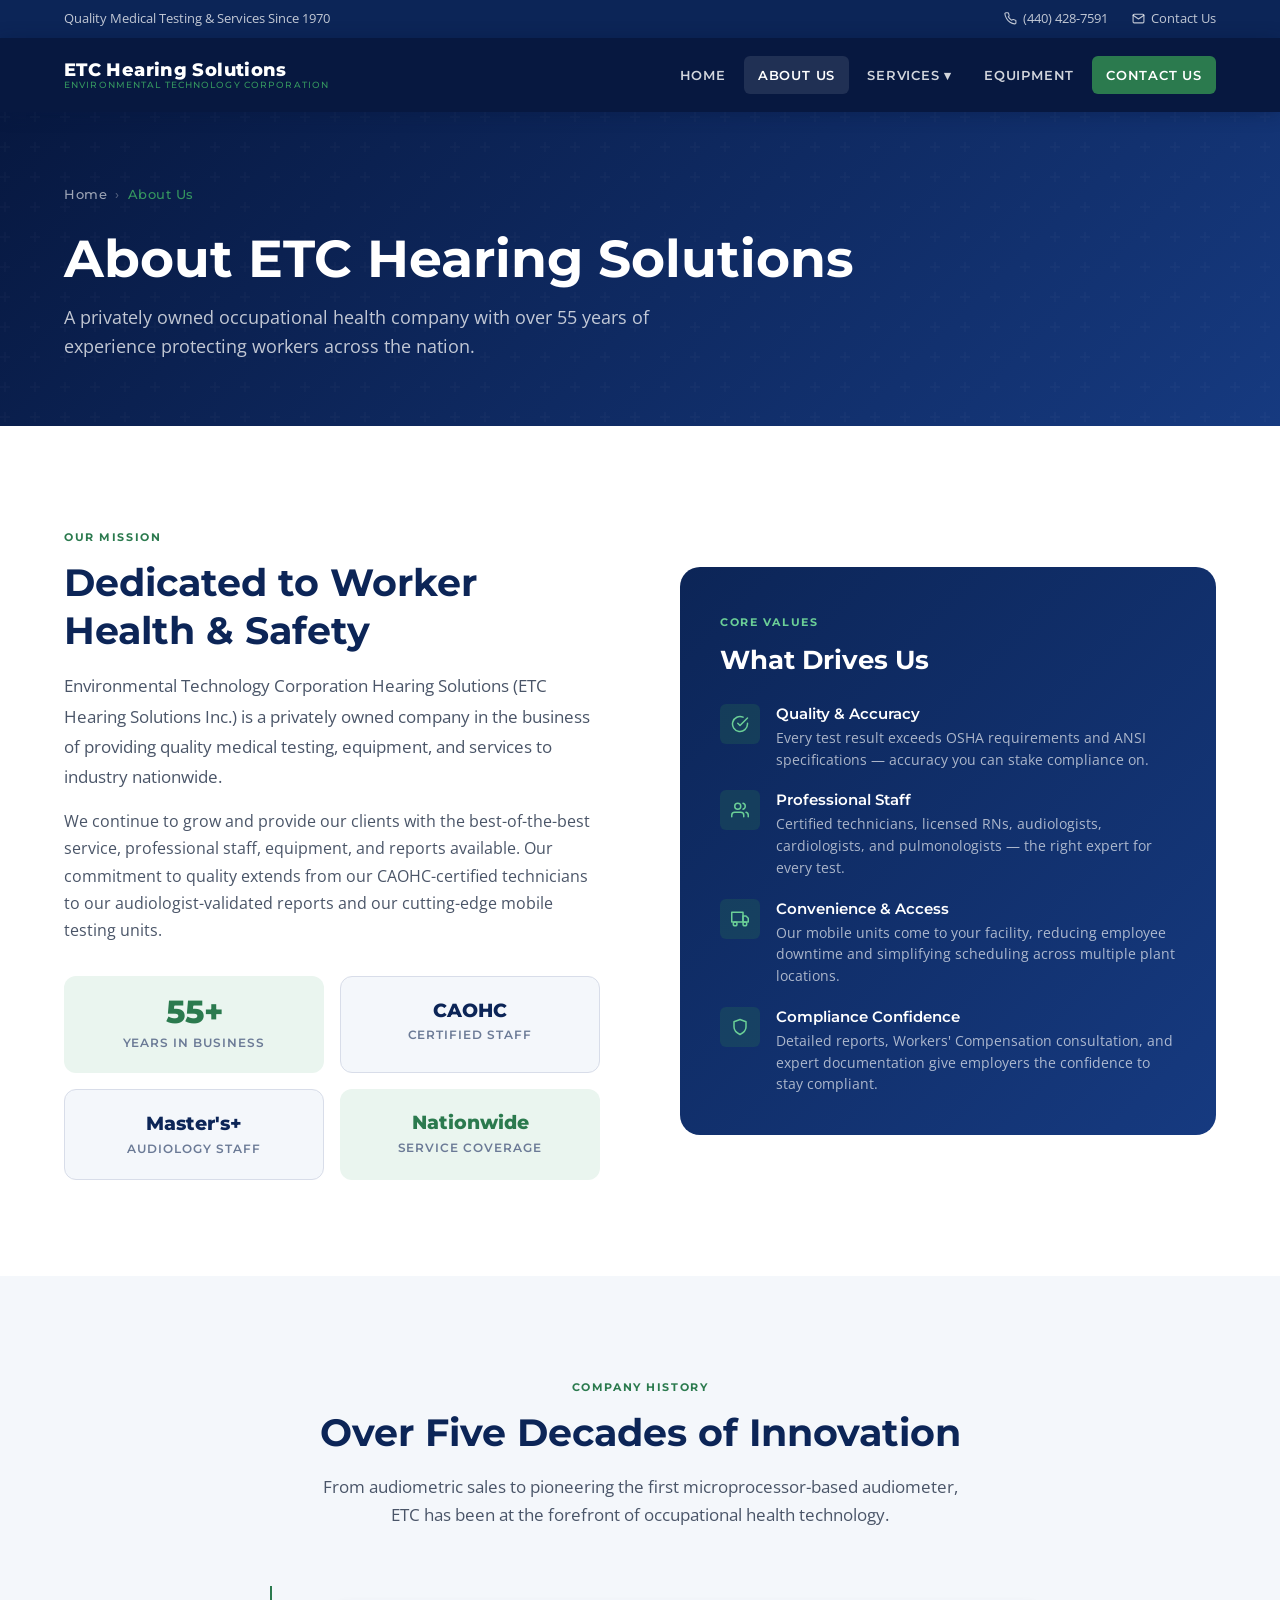
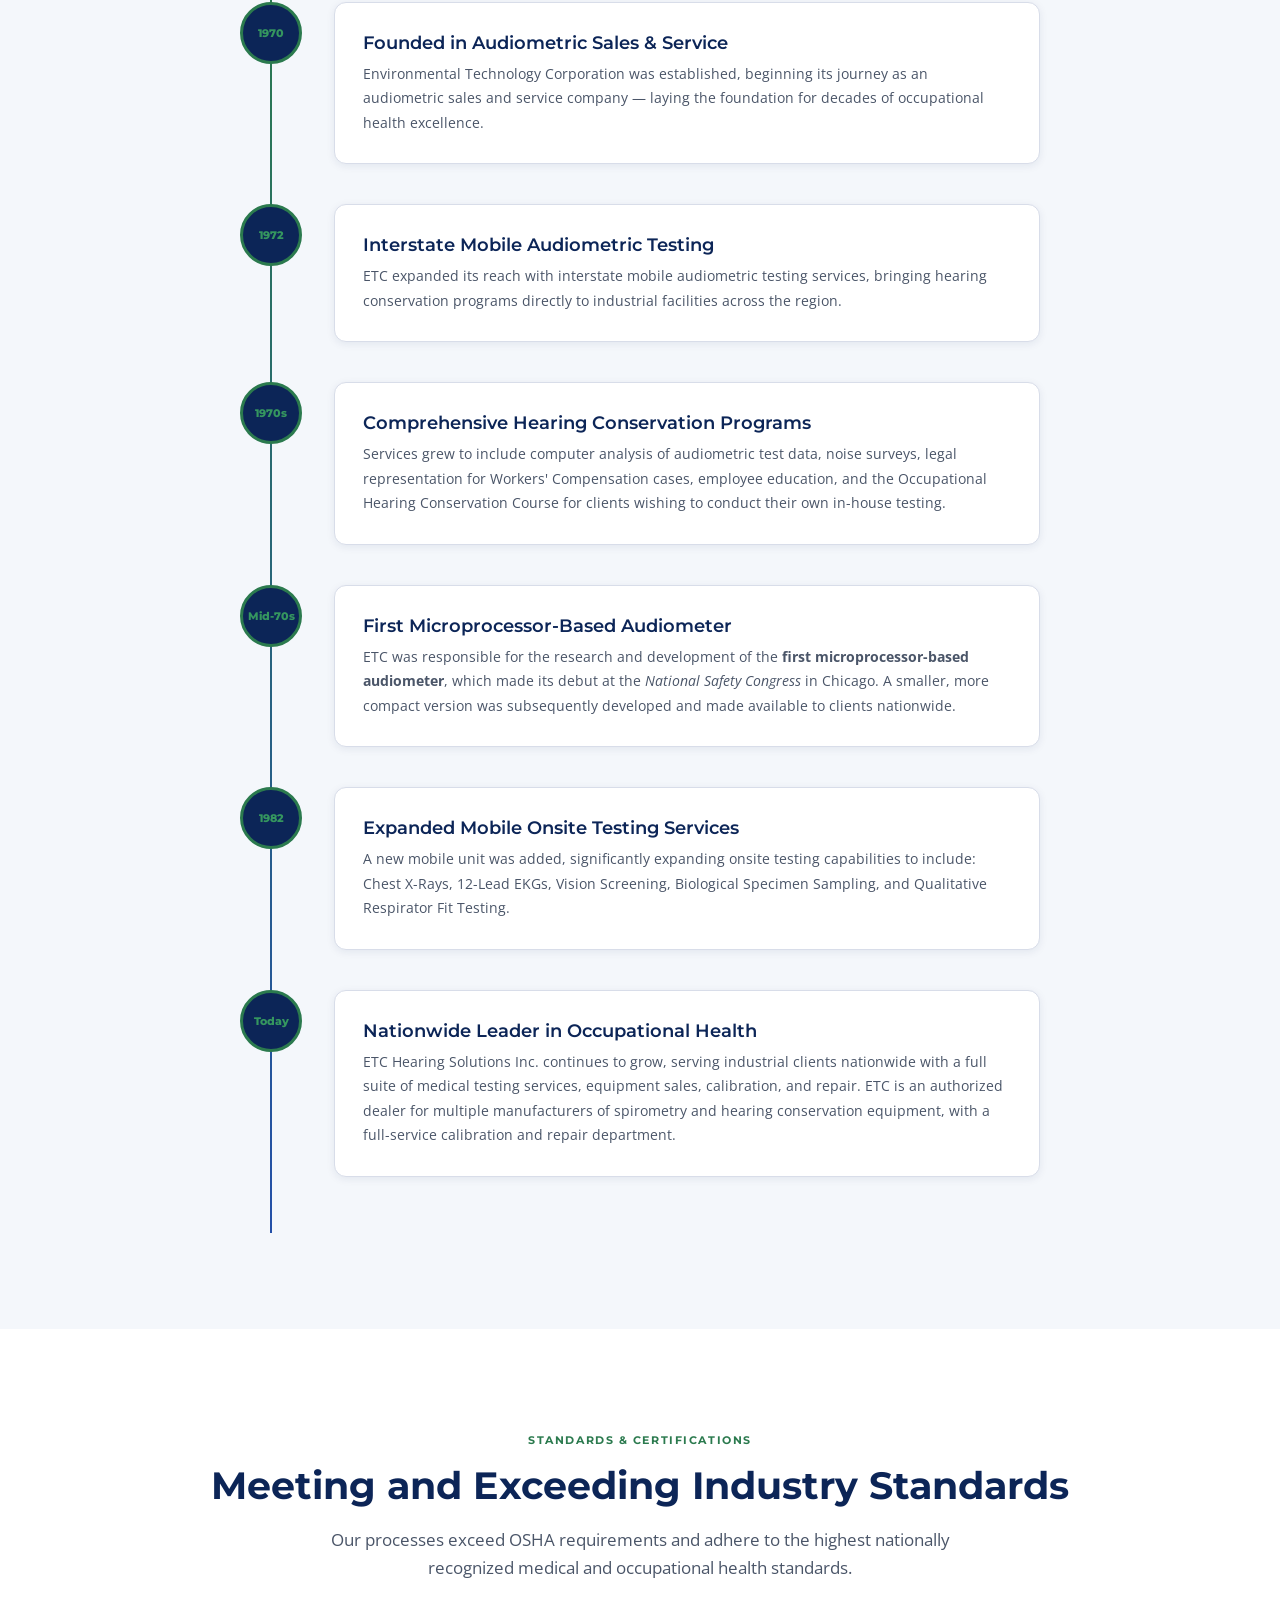
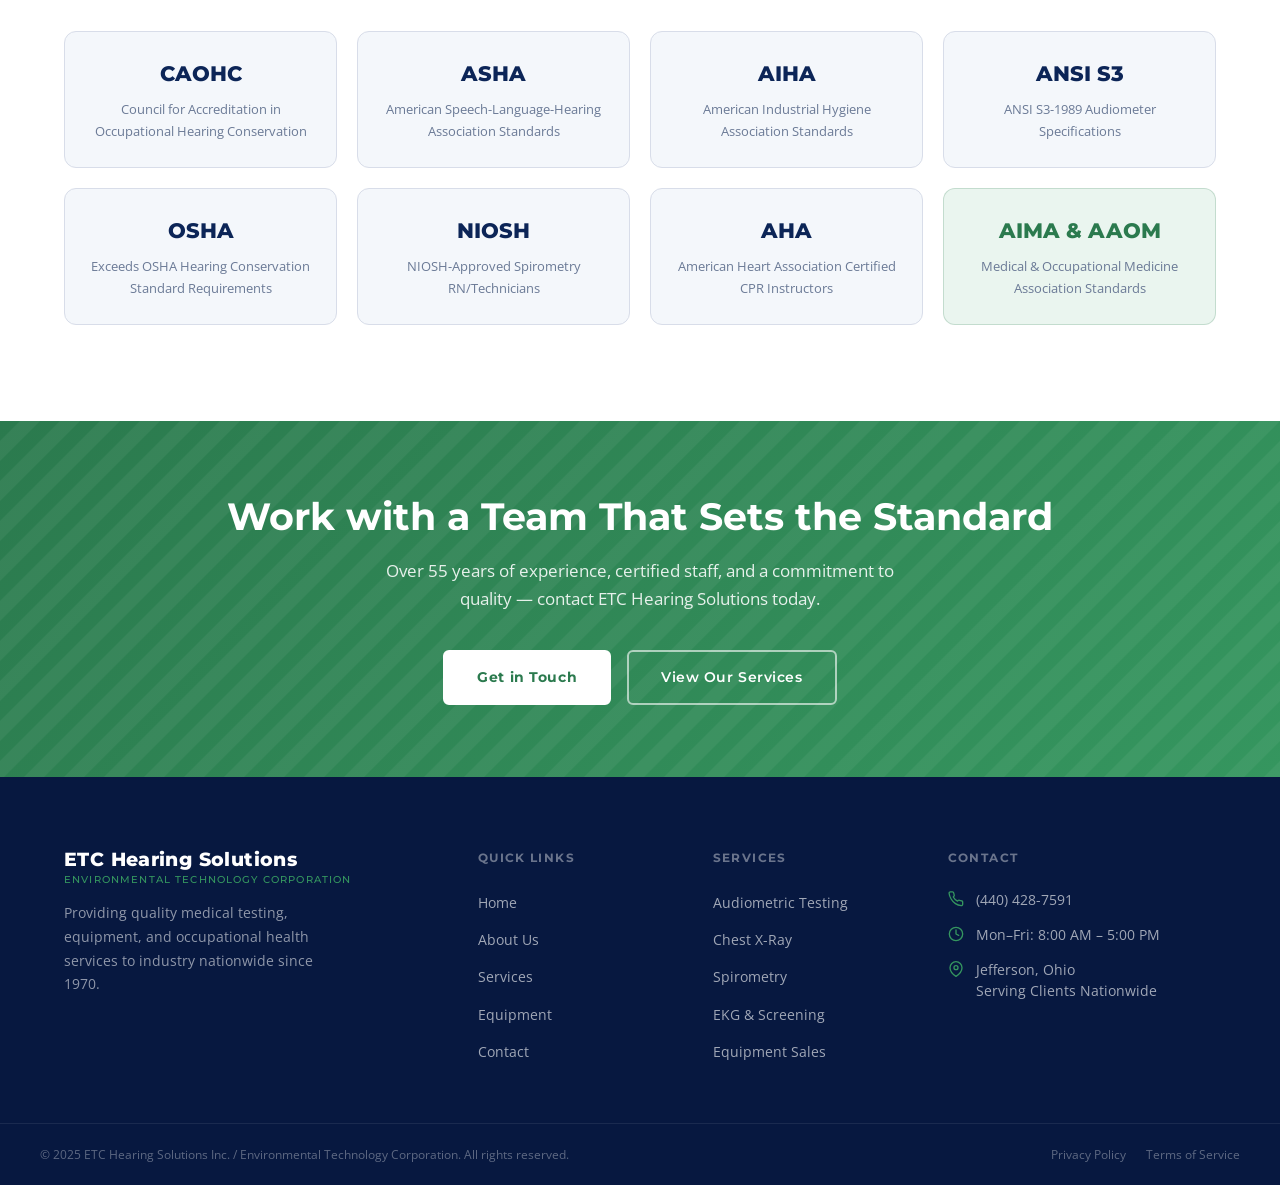
==== about.html @ db535267 "Initial commit: ETC Hearing Solutions website Complete multi-page website including home, about, ser" ====
<!DOCTYPE html>
<html lang="en">
<head>
  <meta charset="UTF-8" />
  <meta name="viewport" content="width=device-width, initial-scale=1.0" />
  <title>About Us | ETC Hearing Solutions Inc.</title>
  <meta name="description" content="Learn about ETC Hearing Solutions Inc. — our history, mission, and the team behind our occupational health services since 1970." />
  <link rel="stylesheet" href="css/styles.css" />
  <link rel="icon" href="data:image/svg+xml,<svg xmlns='http://www.w3.org/2000/svg' viewBox='0 0 100 100'><rect width='100' height='100' rx='16' fill='%230C2557'/><text y='.9em' x='.1em' font-size='80' fill='%232B7A4E'>⚕</text></svg>" />
</head>
<body>

  <!-- TOP BAR -->
  <div class="top-bar">
    <div class="container top-bar-inner">
      <div class="top-bar-left"><span>Quality Medical Testing &amp; Services Since 1970</span></div>
      <div class="top-bar-right">
        <a href="tel:4404287591">
          <svg xmlns="http://www.w3.org/2000/svg" width="13" height="13" viewBox="0 0 24 24" fill="none" stroke="currentColor" stroke-width="2" stroke-linecap="round" stroke-linejoin="round"><path d="M22 16.92v3a2 2 0 0 1-2.18 2 19.79 19.79 0 0 1-8.63-3.07A19.5 19.5 0 0 1 4.69 12a19.79 19.79 0 0 1-3.07-8.67A2 2 0 0 1 3.6 1.27h3a2 2 0 0 1 2 1.72c.127.96.361 1.903.7 2.81a2 2 0 0 1-.45 2.11L7.91 8.95a16 16 0 0 0 6.29 6.29l.95-.85a2 2 0 0 1 2.11-.45c.907.339 1.85.573 2.81.7A2 2 0 0 1 22 16.92z"/></svg>
          (440) 428-7591
        </a>
        <a href="contact.html">
          <svg xmlns="http://www.w3.org/2000/svg" width="13" height="13" viewBox="0 0 24 24" fill="none" stroke="currentColor" stroke-width="2" stroke-linecap="round" stroke-linejoin="round"><path d="M4 4h16c1.1 0 2 .9 2 2v12c0 1.1-.9 2-2 2H4c-1.1 0-2-.9-2-2V6c0-1.1.9-2 2-2z"/><polyline points="22,6 12,13 2,6"/></svg>
          Contact Us
        </a>
      </div>
    </div>
  </div>

  <!-- HEADER -->
  <header class="site-header">
    <div class="container header-inner">
      <a href="index.html" class="site-logo">
        <span class="logo-name">ETC Hearing Solutions</span>
        <span class="logo-sub">Environmental Technology Corporation</span>
      </a>
      <button class="nav-toggle" aria-label="Toggle navigation" aria-expanded="false">
        <span></span><span></span><span></span>
      </button>
      <nav>
        <ul class="nav-list">
          <li><a href="index.html">Home</a></li>
          <li><a href="about.html" class="active">About Us</a></li>
          <li class="nav-item">
            <a href="services.html">Services ▾</a>
            <ul class="dropdown-menu">
              <li><a href="services.html#audiometric">Audiometric Testing</a></li>
              <li><a href="services.html#chest-xray">Chest X-Ray</a></li>
              <li><a href="services.html#spirometry">Spirometry &amp; Respirator</a></li>
              <li><a href="services.html#other-screening">Other Screening Services</a></li>
              <li><a href="services.html#equipment-service">Equipment Sales &amp; Service</a></li>
            </ul>
          </li>
          <li><a href="equipment.html">Equipment</a></li>
          <li><a href="contact.html" class="nav-cta">Contact Us</a></li>
        </ul>
      </nav>
    </div>
  </header>

  <!-- PAGE HERO -->
  <section class="page-hero">
    <div class="container">
      <div class="breadcrumb">
        <a href="index.html">Home</a>
        <span class="sep">›</span>
        <span class="current">About Us</span>
      </div>
      <h1>About ETC Hearing Solutions</h1>
      <p>A privately owned occupational health company with over 55 years of experience protecting workers across the nation.</p>
    </div>
  </section>

  <!-- MISSION -->
  <section class="section-pad">
    <div class="container">
      <div class="about-grid">
        <div>
          <span class="section-label">Our Mission</span>
          <h2 class="section-title">Dedicated to Worker Health &amp; Safety</h2>
          <p style="font-size:1.05rem; color:var(--text-secondary); line-height:1.8;">
            Environmental Technology Corporation Hearing Solutions (ETC Hearing Solutions Inc.)
            is a privately owned company in the business of providing quality medical testing,
            equipment, and services to industry nationwide.
          </p>
          <p>
            We continue to grow and provide our clients with the best-of-the-best service,
            professional staff, equipment, and reports available. Our commitment to quality
            extends from our CAOHC-certified technicians to our audiologist-validated
            reports and our cutting-edge mobile testing units.
          </p>
          <div style="display:grid; grid-template-columns:1fr 1fr; gap:16px; margin-top:32px;">
            <div style="background:var(--green-pale); border-radius:var(--radius-md); padding:20px; text-align:center;">
              <div style="font-family:var(--font-heading); font-size:2rem; font-weight:800; color:var(--green); line-height:1;">55+</div>
              <div style="font-size:0.78rem; color:var(--text-muted); font-family:var(--font-heading); font-weight:600; letter-spacing:0.08em; text-transform:uppercase; margin-top:4px;">Years in Business</div>
            </div>
            <div style="background:var(--off-white); border-radius:var(--radius-md); padding:20px; text-align:center; border:1px solid var(--gray-200);">
              <div style="font-family:var(--font-heading); font-size:1.2rem; font-weight:800; color:var(--navy); line-height:1; padding-top:4px;">CAOHC</div>
              <div style="font-size:0.78rem; color:var(--text-muted); font-family:var(--font-heading); font-weight:600; letter-spacing:0.08em; text-transform:uppercase; margin-top:4px;">Certified Staff</div>
            </div>
            <div style="background:var(--off-white); border-radius:var(--radius-md); padding:20px; text-align:center; border:1px solid var(--gray-200);">
              <div style="font-family:var(--font-heading); font-size:1.2rem; font-weight:800; color:var(--navy); line-height:1; padding-top:4px;">Master's+</div>
              <div style="font-size:0.78rem; color:var(--text-muted); font-family:var(--font-heading); font-weight:600; letter-spacing:0.08em; text-transform:uppercase; margin-top:4px;">Audiology Staff</div>
            </div>
            <div style="background:var(--green-pale); border-radius:var(--radius-md); padding:20px; text-align:center;">
              <div style="font-family:var(--font-heading); font-size:1.2rem; font-weight:800; color:var(--green); line-height:1; padding-top:4px;">Nationwide</div>
              <div style="font-size:0.78rem; color:var(--text-muted); font-family:var(--font-heading); font-weight:600; letter-spacing:0.08em; text-transform:uppercase; margin-top:4px;">Service Coverage</div>
            </div>
          </div>
        </div>
        <div>
          <div style="background:linear-gradient(135deg, var(--navy) 0%, var(--navy-mid) 100%); border-radius:var(--radius-lg); padding:40px; color:var(--white);">
            <span class="section-label" style="color:#6BCF97;">Core Values</span>
            <h3 style="color:var(--white); margin-bottom:28px;">What Drives Us</h3>
            <div style="display:flex; flex-direction:column; gap:20px;">
              <div style="display:flex; gap:16px;">
                <div style="width:40px; height:40px; background:rgba(43,122,78,0.25); border-radius:var(--radius-sm); display:flex; align-items:center; justify-content:center; flex-shrink:0;">
                  <svg xmlns="http://www.w3.org/2000/svg" width="18" height="18" viewBox="0 0 24 24" fill="none" stroke="#6BCF97" stroke-width="2" stroke-linecap="round" stroke-linejoin="round"><path d="M22 11.08V12a10 10 0 1 1-5.93-9.14"/><polyline points="22 4 12 14.01 9 11.01"/></svg>
                </div>
                <div>
                  <h4 style="color:var(--white); margin-bottom:4px; font-size:0.95rem;">Quality &amp; Accuracy</h4>
                  <p style="color:rgba(255,255,255,0.65); font-size:0.85rem; margin:0; line-height:1.6;">Every test result exceeds OSHA requirements and ANSI specifications — accuracy you can stake compliance on.</p>
                </div>
              </div>
              <div style="display:flex; gap:16px;">
                <div style="width:40px; height:40px; background:rgba(43,122,78,0.25); border-radius:var(--radius-sm); display:flex; align-items:center; justify-content:center; flex-shrink:0;">
                  <svg xmlns="http://www.w3.org/2000/svg" width="18" height="18" viewBox="0 0 24 24" fill="none" stroke="#6BCF97" stroke-width="2" stroke-linecap="round" stroke-linejoin="round"><path d="M17 21v-2a4 4 0 0 0-4-4H5a4 4 0 0 0-4 4v2"/><circle cx="9" cy="7" r="4"/><path d="M23 21v-2a4 4 0 0 0-3-3.87"/><path d="M16 3.13a4 4 0 0 1 0 7.75"/></svg>
                </div>
                <div>
                  <h4 style="color:var(--white); margin-bottom:4px; font-size:0.95rem;">Professional Staff</h4>
                  <p style="color:rgba(255,255,255,0.65); font-size:0.85rem; margin:0; line-height:1.6;">Certified technicians, licensed RNs, audiologists, cardiologists, and pulmonologists — the right expert for every test.</p>
                </div>
              </div>
              <div style="display:flex; gap:16px;">
                <div style="width:40px; height:40px; background:rgba(43,122,78,0.25); border-radius:var(--radius-sm); display:flex; align-items:center; justify-content:center; flex-shrink:0;">
                  <svg xmlns="http://www.w3.org/2000/svg" width="18" height="18" viewBox="0 0 24 24" fill="none" stroke="#6BCF97" stroke-width="2" stroke-linecap="round" stroke-linejoin="round"><rect x="1" y="3" width="15" height="13"/><polygon points="16 8 20 8 23 11 23 16 16 16 16 8"/><circle cx="5.5" cy="18.5" r="2.5"/><circle cx="18.5" cy="18.5" r="2.5"/></svg>
                </div>
                <div>
                  <h4 style="color:var(--white); margin-bottom:4px; font-size:0.95rem;">Convenience &amp; Access</h4>
                  <p style="color:rgba(255,255,255,0.65); font-size:0.85rem; margin:0; line-height:1.6;">Our mobile units come to your facility, reducing employee downtime and simplifying scheduling across multiple plant locations.</p>
                </div>
              </div>
              <div style="display:flex; gap:16px;">
                <div style="width:40px; height:40px; background:rgba(43,122,78,0.25); border-radius:var(--radius-sm); display:flex; align-items:center; justify-content:center; flex-shrink:0;">
                  <svg xmlns="http://www.w3.org/2000/svg" width="18" height="18" viewBox="0 0 24 24" fill="none" stroke="#6BCF97" stroke-width="2" stroke-linecap="round" stroke-linejoin="round"><path d="M12 22s8-4 8-10V5l-8-3-8 3v7c0 6 8 10 8 10z"/></svg>
                </div>
                <div>
                  <h4 style="color:var(--white); margin-bottom:4px; font-size:0.95rem;">Compliance Confidence</h4>
                  <p style="color:rgba(255,255,255,0.65); font-size:0.85rem; margin:0; line-height:1.6;">Detailed reports, Workers' Compensation consultation, and expert documentation give employers the confidence to stay compliant.</p>
                </div>
              </div>
            </div>
          </div>
        </div>
      </div>
    </div>
  </section>

  <!-- HISTORY TIMELINE -->
  <section class="section-pad" style="background:var(--off-white);">
    <div class="container">
      <div class="text-center">
        <span class="section-label">Company History</span>
        <h2 class="section-title">Over Five Decades of Innovation</h2>
        <p class="section-subtitle">From audiometric sales to pioneering the first microprocessor-based audiometer, ETC has been at the forefront of occupational health technology.</p>
      </div>

      <div style="max-width:800px; margin:0 auto; margin-top:56px;">
        <div class="timeline">
          <div class="timeline-item">
            <div class="timeline-dot"><span>1970</span></div>
            <div class="timeline-body">
              <h4>Founded in Audiometric Sales &amp; Service</h4>
              <p>Environmental Technology Corporation was established, beginning its journey as an audiometric sales and service company — laying the foundation for decades of occupational health excellence.</p>
            </div>
          </div>
          <div class="timeline-item">
            <div class="timeline-dot"><span>1972</span></div>
            <div class="timeline-body">
              <h4>Interstate Mobile Audiometric Testing</h4>
              <p>ETC expanded its reach with interstate mobile audiometric testing services, bringing hearing conservation programs directly to industrial facilities across the region.</p>
            </div>
          </div>
          <div class="timeline-item">
            <div class="timeline-dot"><span>1970s</span></div>
            <div class="timeline-body">
              <h4>Comprehensive Hearing Conservation Programs</h4>
              <p>Services grew to include computer analysis of audiometric test data, noise surveys, legal representation for Workers' Compensation cases, employee education, and the Occupational Hearing Conservation Course for clients wishing to conduct their own in-house testing.</p>
            </div>
          </div>
          <div class="timeline-item">
            <div class="timeline-dot"><span>Mid‑70s</span></div>
            <div class="timeline-body">
              <h4>First Microprocessor-Based Audiometer</h4>
              <p>ETC was responsible for the research and development of the <strong>first microprocessor-based audiometer</strong>, which made its debut at the <em>National Safety Congress</em> in Chicago. A smaller, more compact version was subsequently developed and made available to clients nationwide.</p>
            </div>
          </div>
          <div class="timeline-item">
            <div class="timeline-dot"><span>1982</span></div>
            <div class="timeline-body">
              <h4>Expanded Mobile Onsite Testing Services</h4>
              <p>A new mobile unit was added, significantly expanding onsite testing capabilities to include: Chest X-Rays, 12-Lead EKGs, Vision Screening, Biological Specimen Sampling, and Qualitative Respirator Fit Testing.</p>
            </div>
          </div>
          <div class="timeline-item">
            <div class="timeline-dot"><span>Today</span></div>
            <div class="timeline-body">
              <h4>Nationwide Leader in Occupational Health</h4>
              <p>ETC Hearing Solutions Inc. continues to grow, serving industrial clients nationwide with a full suite of medical testing services, equipment sales, calibration, and repair. ETC is an authorized dealer for multiple manufacturers of spirometry and hearing conservation equipment, with a full-service calibration and repair department.</p>
            </div>
          </div>
        </div>
      </div>
    </div>
  </section>

  <!-- CERTIFICATIONS -->
  <section class="section-pad">
    <div class="container">
      <div class="text-center">
        <span class="section-label">Standards &amp; Certifications</span>
        <h2 class="section-title">Meeting and Exceeding Industry Standards</h2>
        <p class="section-subtitle">Our processes exceed OSHA requirements and adhere to the highest nationally recognized medical and occupational health standards.</p>
      </div>
      <div style="display:grid; grid-template-columns:repeat(auto-fit, minmax(220px, 1fr)); gap:20px; margin-top:48px;">
        <div style="background:var(--off-white); border:1px solid var(--gray-200); border-radius:var(--radius-md); padding:24px; text-align:center;">
          <div style="font-family:var(--font-heading); font-size:1.3rem; font-weight:800; color:var(--navy); margin-bottom:8px;">CAOHC</div>
          <div style="font-size:0.8rem; color:var(--text-muted);">Council for Accreditation in Occupational Hearing Conservation</div>
        </div>
        <div style="background:var(--off-white); border:1px solid var(--gray-200); border-radius:var(--radius-md); padding:24px; text-align:center;">
          <div style="font-family:var(--font-heading); font-size:1.3rem; font-weight:800; color:var(--navy); margin-bottom:8px;">ASHA</div>
          <div style="font-size:0.8rem; color:var(--text-muted);">American Speech-Language-Hearing Association Standards</div>
        </div>
        <div style="background:var(--off-white); border:1px solid var(--gray-200); border-radius:var(--radius-md); padding:24px; text-align:center;">
          <div style="font-family:var(--font-heading); font-size:1.3rem; font-weight:800; color:var(--navy); margin-bottom:8px;">AIHA</div>
          <div style="font-size:0.8rem; color:var(--text-muted);">American Industrial Hygiene Association Standards</div>
        </div>
        <div style="background:var(--off-white); border:1px solid var(--gray-200); border-radius:var(--radius-md); padding:24px; text-align:center;">
          <div style="font-family:var(--font-heading); font-size:1.3rem; font-weight:800; color:var(--navy); margin-bottom:8px;">ANSI S3</div>
          <div style="font-size:0.8rem; color:var(--text-muted);">ANSI S3-1989 Audiometer Specifications</div>
        </div>
        <div style="background:var(--off-white); border:1px solid var(--gray-200); border-radius:var(--radius-md); padding:24px; text-align:center;">
          <div style="font-family:var(--font-heading); font-size:1.3rem; font-weight:800; color:var(--navy); margin-bottom:8px;">OSHA</div>
          <div style="font-size:0.8rem; color:var(--text-muted);">Exceeds OSHA Hearing Conservation Standard Requirements</div>
        </div>
        <div style="background:var(--off-white); border:1px solid var(--gray-200); border-radius:var(--radius-md); padding:24px; text-align:center;">
          <div style="font-family:var(--font-heading); font-size:1.3rem; font-weight:800; color:var(--navy); margin-bottom:8px;">NIOSH</div>
          <div style="font-size:0.8rem; color:var(--text-muted);">NIOSH-Approved Spirometry RN/Technicians</div>
        </div>
        <div style="background:var(--off-white); border:1px solid var(--gray-200); border-radius:var(--radius-md); padding:24px; text-align:center;">
          <div style="font-family:var(--font-heading); font-size:1.3rem; font-weight:800; color:var(--navy); margin-bottom:8px;">AHA</div>
          <div style="font-size:0.8rem; color:var(--text-muted);">American Heart Association Certified CPR Instructors</div>
        </div>
        <div style="background:var(--green-pale); border:1px solid rgba(43,122,78,0.2); border-radius:var(--radius-md); padding:24px; text-align:center;">
          <div style="font-family:var(--font-heading); font-size:1.3rem; font-weight:800; color:var(--green); margin-bottom:8px;">AIMA &amp; AAOM</div>
          <div style="font-size:0.8rem; color:var(--text-muted);">Medical &amp; Occupational Medicine Association Standards</div>
        </div>
      </div>
    </div>
  </section>

  <!-- CTA BANNER -->
  <section class="cta-banner">
    <div class="container">
      <h2>Work with a Team That Sets the Standard</h2>
      <p>Over 55 years of experience, certified staff, and a commitment to quality — contact ETC Hearing Solutions today.</p>
      <div class="cta-actions">
        <a href="contact.html" class="btn btn-white">Get in Touch</a>
        <a href="services.html" class="btn btn-white-outline">View Our Services</a>
      </div>
    </div>
  </section>

  <!-- FOOTER -->
  <footer class="site-footer">
    <div class="footer-top">
      <div class="container">
        <div class="footer-grid">
          <div class="footer-brand">
            <div class="site-logo">
              <span class="logo-name">ETC Hearing Solutions</span>
              <span class="logo-sub">Environmental Technology Corporation</span>
            </div>
            <p>Providing quality medical testing, equipment, and occupational health services to industry nationwide since 1970.</p>
          </div>
          <div>
            <div class="footer-heading">Quick Links</div>
            <ul class="footer-links">
              <li><a href="index.html">Home</a></li>
              <li><a href="about.html">About Us</a></li>
              <li><a href="services.html">Services</a></li>
              <li><a href="equipment.html">Equipment</a></li>
              <li><a href="contact.html">Contact</a></li>
            </ul>
          </div>
          <div>
            <div class="footer-heading">Services</div>
            <ul class="footer-links">
              <li><a href="services.html#audiometric">Audiometric Testing</a></li>
              <li><a href="services.html#chest-xray">Chest X-Ray</a></li>
              <li><a href="services.html#spirometry">Spirometry</a></li>
              <li><a href="services.html#other-screening">EKG &amp; Screening</a></li>
              <li><a href="equipment.html">Equipment Sales</a></li>
            </ul>
          </div>
          <div>
            <div class="footer-heading">Contact</div>
            <div class="footer-contact-item">
              <svg xmlns="http://www.w3.org/2000/svg" viewBox="0 0 24 24" fill="none" stroke="currentColor" stroke-width="2" stroke-linecap="round" stroke-linejoin="round"><path d="M22 16.92v3a2 2 0 0 1-2.18 2 19.79 19.79 0 0 1-8.63-3.07A19.5 19.5 0 0 1 4.69 12a19.79 19.79 0 0 1-3.07-8.67A2 2 0 0 1 3.6 1.27h3a2 2 0 0 1 2 1.72c.127.96.361 1.903.7 2.81a2 2 0 0 1-.45 2.11L7.91 8.95a16 16 0 0 0 6.29 6.29l.95-.85a2 2 0 0 1 2.11-.45c.907.339 1.85.573 2.81.7A2 2 0 0 1 22 16.92z"/></svg>
              <span>(440) 428-7591</span>
            </div>
            <div class="footer-contact-item">
              <svg xmlns="http://www.w3.org/2000/svg" viewBox="0 0 24 24" fill="none" stroke="currentColor" stroke-width="2" stroke-linecap="round" stroke-linejoin="round"><circle cx="12" cy="12" r="10"/><polyline points="12 6 12 12 16 14"/></svg>
              <span>Mon–Fri: 8:00 AM – 5:00 PM</span>
            </div>
            <div class="footer-contact-item">
              <svg xmlns="http://www.w3.org/2000/svg" viewBox="0 0 24 24" fill="none" stroke="currentColor" stroke-width="2" stroke-linecap="round" stroke-linejoin="round"><path d="M21 10c0 7-9 13-9 13s-9-6-9-13a9 9 0 0 1 18 0z"/><circle cx="12" cy="10" r="3"/></svg>
              <span>Jefferson, Ohio<br>Serving Clients Nationwide</span>
            </div>
          </div>
        </div>
      </div>
    </div>
    <div class="container footer-bottom">
      <span class="footer-copy">&copy; 2025 ETC Hearing Solutions Inc. / Environmental Technology Corporation. All rights reserved.</span>
      <div class="footer-legal">
        <a href="#">Privacy Policy</a>
        <a href="#">Terms of Service</a>
      </div>
    </div>
  </footer>

  <script src="js/main.js"></script>
</body>
</html>
---- css/styles.css ----
/* ============================================================
   ETC Hearing Solutions Inc. — Main Stylesheet
   Color Palette: Navy Blue / White / Green Accent
   ============================================================ */

@import url('https://fonts.googleapis.com/css2?family=Montserrat:wght@400;500;600;700;800&family=Open+Sans:wght@300;400;500;600&display=swap');

/* === CSS VARIABLES === */
:root {
  --navy:          #0C2557;
  --navy-dark:     #071840;
  --navy-mid:      #163A80;
  --navy-light:    #2450A8;
  --green:         #2B7A4E;
  --green-light:   #35965F;
  --green-pale:    #EAF5EF;
  --white:         #FFFFFF;
  --off-white:     #F4F7FB;
  --gray-100:      #EDF0F6;
  --gray-200:      #D8DDE9;
  --gray-400:      #97A3BC;
  --gray-600:      #56647A;
  --gray-800:      #2C3A52;
  --text-primary:  #172037;
  --text-secondary:#4A5568;
  --text-muted:    #6B7A96;

  --font-heading: 'Montserrat', sans-serif;
  --font-body:    'Open Sans', sans-serif;

  --shadow-sm: 0 2px 8px rgba(12, 37, 87, 0.08);
  --shadow-md: 0 6px 24px rgba(12, 37, 87, 0.12);
  --shadow-lg: 0 12px 48px rgba(12, 37, 87, 0.18);

  --radius-sm: 6px;
  --radius-md: 12px;
  --radius-lg: 20px;

  --transition: all 0.3s ease;
  --max-width: 1200px;
}

/* === RESET & BASE === */
*, *::before, *::after { box-sizing: border-box; margin: 0; padding: 0; }

html { scroll-behavior: smooth; font-size: 16px; }

body {
  font-family: var(--font-body);
  color: var(--text-primary);
  background: var(--white);
  line-height: 1.7;
  -webkit-font-smoothing: antialiased;
}

img { max-width: 100%; height: auto; display: block; }
a  { color: inherit; text-decoration: none; }
ul { list-style: none; }

/* === TYPOGRAPHY === */
h1, h2, h3, h4, h5, h6 {
  font-family: var(--font-heading);
  line-height: 1.25;
  color: var(--navy);
  font-weight: 700;
}

h1 { font-size: clamp(2rem, 5vw, 3.25rem); }
h2 { font-size: clamp(1.6rem, 3.5vw, 2.4rem); }
h3 { font-size: clamp(1.2rem, 2.5vw, 1.6rem); }
h4 { font-size: 1.15rem; font-weight: 600; }

p { color: var(--text-secondary); margin-bottom: 1rem; }
p:last-child { margin-bottom: 0; }

/* === LAYOUT UTILITIES === */
.container {
  max-width: var(--max-width);
  margin: 0 auto;
  padding: 0 24px;
}

.section-pad    { padding: 96px 0; }
.section-pad-sm { padding: 64px 0; }

.section-label {
  display: inline-block;
  font-family: var(--font-heading);
  font-size: 0.7rem;
  font-weight: 700;
  letter-spacing: 0.14em;
  text-transform: uppercase;
  color: var(--green);
  margin-bottom: 12px;
}

.section-title {
  margin-bottom: 16px;
}

.section-subtitle {
  font-size: 1.05rem;
  color: var(--text-secondary);
  max-width: 640px;
  margin-bottom: 48px;
}

.text-center { text-align: center; }
.text-center .section-subtitle { margin-left: auto; margin-right: auto; }

/* === BUTTONS === */
.btn {
  display: inline-flex;
  align-items: center;
  gap: 8px;
  padding: 14px 32px;
  border-radius: var(--radius-sm);
  font-family: var(--font-heading);
  font-size: 0.875rem;
  font-weight: 600;
  letter-spacing: 0.04em;
  cursor: pointer;
  transition: var(--transition);
  border: 2px solid transparent;
  white-space: nowrap;
}

.btn-primary {
  background: var(--green);
  color: var(--white);
  border-color: var(--green);
}
.btn-primary:hover {
  background: var(--green-light);
  border-color: var(--green-light);
  transform: translateY(-2px);
  box-shadow: 0 8px 24px rgba(43, 122, 78, 0.35);
}

.btn-secondary {
  background: transparent;
  color: var(--white);
  border-color: rgba(255,255,255,0.7);
}
.btn-secondary:hover {
  background: rgba(255,255,255,0.12);
  border-color: var(--white);
}

.btn-outline {
  background: transparent;
  color: var(--navy);
  border-color: var(--navy);
}
.btn-outline:hover {
  background: var(--navy);
  color: var(--white);
}

.btn-green-outline {
  background: transparent;
  color: var(--green);
  border-color: var(--green);
}
.btn-green-outline:hover {
  background: var(--green);
  color: var(--white);
}

/* === HEADER / NAVIGATION === */
.site-header {
  position: sticky;
  top: 0;
  z-index: 1000;
  background: var(--navy-dark);
  box-shadow: 0 2px 16px rgba(7, 24, 64, 0.4);
}

.header-inner {
  display: flex;
  align-items: center;
  justify-content: space-between;
  height: 74px;
}

.site-logo {
  display: flex;
  flex-direction: column;
  line-height: 1.1;
}

.logo-name {
  font-family: var(--font-heading);
  font-size: 1.15rem;
  font-weight: 800;
  color: var(--white);
  letter-spacing: 0.02em;
}

.logo-sub {
  font-family: var(--font-heading);
  font-size: 0.58rem;
  font-weight: 500;
  color: var(--green-light);
  letter-spacing: 0.12em;
  text-transform: uppercase;
}

.nav-list {
  display: flex;
  align-items: center;
  gap: 4px;
}

.nav-list a {
  display: block;
  padding: 8px 14px;
  font-family: var(--font-heading);
  font-size: 0.82rem;
  font-weight: 600;
  letter-spacing: 0.06em;
  text-transform: uppercase;
  color: rgba(255,255,255,0.82);
  border-radius: var(--radius-sm);
  transition: var(--transition);
}

.nav-list a:hover,
.nav-list a.active {
  color: var(--white);
  background: rgba(255,255,255,0.1);
}

.nav-cta {
  background: var(--green) !important;
  color: var(--white) !important;
  border-radius: var(--radius-sm) !important;
}
.nav-cta:hover {
  background: var(--green-light) !important;
}

/* Dropdown */
.nav-item { position: relative; }
.dropdown-menu {
  display: none;
  position: absolute;
  top: calc(100% + 8px);
  left: 0;
  background: var(--white);
  border-radius: var(--radius-md);
  box-shadow: var(--shadow-lg);
  min-width: 240px;
  padding: 8px 0;
  border-top: 3px solid var(--green);
}
.nav-item:hover .dropdown-menu { display: block; }
.dropdown-menu a {
  display: block;
  padding: 10px 20px;
  font-family: var(--font-body);
  font-size: 0.875rem;
  font-weight: 500;
  color: var(--text-secondary) !important;
  letter-spacing: 0;
  text-transform: none;
  border-radius: 0 !important;
  background: transparent !important;
  transition: var(--transition);
}
.dropdown-menu a:hover {
  color: var(--navy) !important;
  background: var(--off-white) !important;
  padding-left: 28px;
}

/* Mobile Nav Toggle */
.nav-toggle {
  display: none;
  flex-direction: column;
  gap: 5px;
  cursor: pointer;
  background: none;
  border: none;
  padding: 4px;
}
.nav-toggle span {
  display: block;
  width: 24px;
  height: 2px;
  background: var(--white);
  border-radius: 2px;
  transition: var(--transition);
}

/* === TOP BAR === */
.top-bar {
  background: var(--navy);
  padding: 8px 0;
  font-size: 0.8rem;
}
.top-bar-inner {
  display: flex;
  justify-content: space-between;
  align-items: center;
  gap: 16px;
}
.top-bar span, .top-bar a {
  color: rgba(255,255,255,0.75);
  display: flex;
  align-items: center;
  gap: 6px;
}
.top-bar a:hover { color: var(--white); }
.top-bar-right { display: flex; gap: 24px; }

/* === PAGE HERO === */
.page-hero {
  background: linear-gradient(135deg, var(--navy-dark) 0%, var(--navy-mid) 100%);
  padding: 72px 0 64px;
  position: relative;
  overflow: hidden;
}
.page-hero::before {
  content: '';
  position: absolute;
  inset: 0;
  background: url("data:image/svg+xml,%3Csvg width='60' height='60' viewBox='0 0 60 60' xmlns='http://www.w3.org/2000/svg'%3E%3Cg fill='none' fill-rule='evenodd'%3E%3Cg fill='%23ffffff' fill-opacity='0.02'%3E%3Cpath d='M36 34v-4h-2v4h-4v2h4v4h2v-4h4v-2h-4zm0-30V0h-2v4h-4v2h4v4h2V6h4V4h-4zM6 34v-4H4v4H0v2h4v4h2v-4h4v-2H6zM6 4V0H4v4H0v2h4v4h2V6h4V4H6z'/%3E%3C/g%3E%3C/g%3E%3C/svg%3E");
}
.page-hero .container { position: relative; }
.page-hero h1 { color: var(--white); margin-bottom: 12px; }
.page-hero p  { color: rgba(255,255,255,0.75); font-size: 1.1rem; max-width: 600px; margin-bottom: 0; }

.breadcrumb {
  display: flex;
  align-items: center;
  gap: 8px;
  margin-bottom: 20px;
  font-size: 0.8rem;
  font-family: var(--font-heading);
  font-weight: 500;
  letter-spacing: 0.04em;
}
.breadcrumb a { color: rgba(255,255,255,0.6); transition: var(--transition); }
.breadcrumb a:hover { color: var(--white); }
.breadcrumb .sep { color: rgba(255,255,255,0.3); }
.breadcrumb .current { color: var(--green-light); }

/* === HOME HERO === */
.home-hero {
  min-height: calc(100vh - 74px - 40px);
  background: linear-gradient(160deg, var(--navy-dark) 0%, var(--navy) 55%, var(--navy-mid) 100%);
  display: flex;
  align-items: center;
  position: relative;
  overflow: hidden;
  padding: 80px 0;
}

.home-hero::before {
  content: '';
  position: absolute;
  top: -20%;
  right: -10%;
  width: 60%;
  height: 140%;
  background: radial-gradient(ellipse, rgba(43, 122, 78, 0.12) 0%, transparent 70%);
  pointer-events: none;
}

.home-hero::after {
  content: '';
  position: absolute;
  bottom: 0;
  left: 0;
  right: 0;
  height: 1px;
  background: linear-gradient(90deg, transparent, rgba(255,255,255,0.1), transparent);
}

.hero-grid {
  display: grid;
  grid-template-columns: 1fr 1fr;
  gap: 80px;
  align-items: center;
}

.hero-badge {
  display: inline-flex;
  align-items: center;
  gap: 8px;
  background: rgba(43, 122, 78, 0.2);
  border: 1px solid rgba(43, 122, 78, 0.4);
  color: #6BCF97;
  padding: 6px 16px;
  border-radius: 100px;
  font-size: 0.75rem;
  font-family: var(--font-heading);
  font-weight: 600;
  letter-spacing: 0.08em;
  text-transform: uppercase;
  margin-bottom: 24px;
}

.hero-badge .dot {
  width: 6px; height: 6px;
  background: var(--green-light);
  border-radius: 50%;
  animation: pulse 2s ease-in-out infinite;
}

@keyframes pulse {
  0%, 100% { opacity: 1; transform: scale(1); }
  50% { opacity: 0.6; transform: scale(1.3); }
}

.hero-content h1 { color: var(--white); margin-bottom: 20px; }
.hero-content h1 span { color: #6BCF97; }

.hero-content .lead {
  font-size: 1.1rem;
  color: rgba(255,255,255,0.75);
  margin-bottom: 36px;
  max-width: 500px;
}

.hero-actions {
  display: flex;
  gap: 16px;
  flex-wrap: wrap;
  margin-bottom: 48px;
}

.hero-stats {
  display: flex;
  gap: 32px;
  padding-top: 32px;
  border-top: 1px solid rgba(255,255,255,0.1);
}

.hero-stat-value {
  font-family: var(--font-heading);
  font-size: 1.8rem;
  font-weight: 800;
  color: var(--white);
  line-height: 1;
  margin-bottom: 4px;
}

.hero-stat-label {
  font-size: 0.75rem;
  color: rgba(255,255,255,0.55);
  font-family: var(--font-heading);
  font-weight: 500;
  letter-spacing: 0.06em;
  text-transform: uppercase;
}

.hero-visual {
  display: grid;
  grid-template-columns: 1fr 1fr;
  gap: 16px;
}

.hero-card {
  background: rgba(255,255,255,0.07);
  border: 1px solid rgba(255,255,255,0.1);
  border-radius: var(--radius-md);
  padding: 24px 20px;
  backdrop-filter: blur(4px);
  transition: var(--transition);
}
.hero-card:hover {
  background: rgba(255,255,255,0.1);
  transform: translateY(-4px);
}
.hero-card:first-child { grid-column: span 2; display: flex; align-items: center; gap: 16px; }
.hero-card-icon {
  width: 44px; height: 44px;
  background: rgba(43, 122, 78, 0.25);
  border-radius: var(--radius-sm);
  display: flex; align-items: center; justify-content: center;
  flex-shrink: 0;
}
.hero-card-icon svg { width: 22px; height: 22px; color: #6BCF97; }
.hero-card h4 { color: var(--white); font-size: 0.9rem; margin-bottom: 4px; }
.hero-card p  { color: rgba(255,255,255,0.55); font-size: 0.78rem; margin: 0; line-height: 1.4; }

/* === SERVICES SECTION === */
.services-grid {
  display: grid;
  grid-template-columns: repeat(3, 1fr);
  gap: 28px;
  margin-top: 56px;
}

.service-card {
  background: var(--white);
  border: 1px solid var(--gray-200);
  border-radius: var(--radius-lg);
  padding: 36px 28px;
  transition: var(--transition);
  position: relative;
  overflow: hidden;
}

.service-card::before {
  content: '';
  position: absolute;
  bottom: 0; left: 0; right: 0;
  height: 3px;
  background: linear-gradient(90deg, var(--green), var(--green-light));
  transform: scaleX(0);
  transition: var(--transition);
}

.service-card:hover {
  border-color: transparent;
  box-shadow: var(--shadow-lg);
  transform: translateY(-6px);
}
.service-card:hover::before { transform: scaleX(1); }

.service-icon {
  width: 60px; height: 60px;
  background: var(--green-pale);
  border-radius: var(--radius-md);
  display: flex; align-items: center; justify-content: center;
  margin-bottom: 24px;
  transition: var(--transition);
}
.service-card:hover .service-icon { background: var(--green); }
.service-icon svg {
  width: 28px; height: 28px;
  color: var(--green);
  transition: var(--transition);
}
.service-card:hover .service-icon svg { color: var(--white); }

.service-card h3 { font-size: 1.15rem; margin-bottom: 10px; color: var(--navy); }
.service-card p  { font-size: 0.875rem; color: var(--text-muted); margin-bottom: 20px; }

.service-card .learn-more {
  display: inline-flex;
  align-items: center;
  gap: 6px;
  font-family: var(--font-heading);
  font-size: 0.8rem;
  font-weight: 700;
  letter-spacing: 0.04em;
  color: var(--green);
  transition: var(--transition);
}
.service-card .learn-more:hover { gap: 10px; color: var(--green-light); }

/* === ABOUT SNAPSHOT === */
.about-snapshot {
  background: var(--off-white);
}

.about-grid {
  display: grid;
  grid-template-columns: 1fr 1fr;
  gap: 80px;
  align-items: center;
}

.about-visual {
  position: relative;
}

.about-img-block {
  background: linear-gradient(135deg, var(--navy) 0%, var(--navy-mid) 100%);
  border-radius: var(--radius-lg);
  padding: 48px;
  color: var(--white);
  position: relative;
  overflow: hidden;
}

.about-img-block::before {
  content: '';
  position: absolute;
  top: -30%;
  right: -20%;
  width: 70%;
  height: 100%;
  background: radial-gradient(ellipse, rgba(43,122,78,0.2) 0%, transparent 70%);
}

.founded-badge {
  position: absolute;
  bottom: -16px;
  right: 32px;
  background: var(--green);
  color: var(--white);
  padding: 16px 24px;
  border-radius: var(--radius-md);
  box-shadow: var(--shadow-md);
  text-align: center;
}
.founded-badge .year {
  font-family: var(--font-heading);
  font-size: 2rem;
  font-weight: 800;
  line-height: 1;
  display: block;
}
.founded-badge .year-label {
  font-size: 0.7rem;
  font-family: var(--font-heading);
  letter-spacing: 0.1em;
  text-transform: uppercase;
  opacity: 0.85;
}

.milestone-list { margin-top: 20px; }
.milestone-item {
  display: flex;
  gap: 16px;
  margin-bottom: 16px;
  align-items: flex-start;
}
.milestone-year {
  font-family: var(--font-heading);
  font-size: 0.8rem;
  font-weight: 700;
  color: #6BCF97;
  min-width: 48px;
}
.milestone-text {
  font-size: 0.85rem;
  color: rgba(255,255,255,0.72);
  line-height: 1.5;
}

.about-content { padding-left: 16px; }

.about-features { margin-top: 32px; }
.about-feature {
  display: flex;
  gap: 16px;
  margin-bottom: 20px;
  padding-bottom: 20px;
  border-bottom: 1px solid var(--gray-200);
}
.about-feature:last-child { border-bottom: none; margin-bottom: 0; padding-bottom: 0; }
.feature-dot {
  width: 10px; height: 10px;
  background: var(--green);
  border-radius: 50%;
  margin-top: 6px;
  flex-shrink: 0;
}
.about-feature h4 { color: var(--navy); margin-bottom: 4px; }
.about-feature p  { font-size: 0.875rem; margin: 0; }

/* === STATS BAND === */
.stats-band {
  background: linear-gradient(135deg, var(--navy) 0%, var(--navy-mid) 100%);
  padding: 56px 0;
}

.stats-grid {
  display: grid;
  grid-template-columns: repeat(4, 1fr);
  gap: 0;
}

.stat-item {
  text-align: center;
  padding: 24px 20px;
  position: relative;
}

.stat-item + .stat-item::before {
  content: '';
  position: absolute;
  left: 0; top: 20%; bottom: 20%;
  width: 1px;
  background: rgba(255,255,255,0.15);
}

.stat-number {
  font-family: var(--font-heading);
  font-size: 2.8rem;
  font-weight: 800;
  color: var(--white);
  line-height: 1;
  margin-bottom: 8px;
}
.stat-number span { color: var(--green-light); }

.stat-label {
  font-size: 0.78rem;
  color: rgba(255,255,255,0.6);
  font-family: var(--font-heading);
  font-weight: 500;
  letter-spacing: 0.1em;
  text-transform: uppercase;
}

/* === CTA BANNER === */
.cta-banner {
  background: linear-gradient(135deg, var(--green) 0%, var(--green-light) 100%);
  padding: 72px 0;
  text-align: center;
  position: relative;
  overflow: hidden;
}
.cta-banner::before {
  content: '';
  position: absolute;
  inset: 0;
  background: url("data:image/svg+xml,%3Csvg width='40' height='40' viewBox='0 0 40 40' xmlns='http://www.w3.org/2000/svg'%3E%3Cg fill='%23ffffff' fill-opacity='0.05'%3E%3Cpath d='M0 40L40 0H20L0 20M40 40V20L20 40'/%3E%3C/g%3E%3C/svg%3E");
}
.cta-banner .container { position: relative; }
.cta-banner h2 { color: var(--white); margin-bottom: 16px; }
.cta-banner p  { color: rgba(255,255,255,0.88); font-size: 1.05rem; margin-bottom: 36px; max-width: 560px; margin-left: auto; margin-right: auto; }

.cta-actions { display: flex; gap: 16px; justify-content: center; flex-wrap: wrap; }

.btn-white {
  background: var(--white);
  color: var(--green);
  border-color: var(--white);
  font-family: var(--font-heading);
  font-size: 0.875rem;
  font-weight: 700;
}
.btn-white:hover {
  background: var(--off-white);
  transform: translateY(-2px);
  box-shadow: 0 8px 24px rgba(0,0,0,0.15);
}

.btn-white-outline {
  background: transparent;
  color: var(--white);
  border: 2px solid rgba(255,255,255,0.6);
  font-family: var(--font-heading);
  font-size: 0.875rem;
  font-weight: 600;
}
.btn-white-outline:hover {
  background: rgba(255,255,255,0.12);
  border-color: var(--white);
}

/* === FOOTER === */
.site-footer {
  background: var(--navy-dark);
  color: rgba(255,255,255,0.7);
}

.footer-top {
  padding: 72px 0 48px;
  border-bottom: 1px solid rgba(255,255,255,0.08);
}

.footer-grid {
  display: grid;
  grid-template-columns: 2fr 1fr 1fr 1.5fr;
  gap: 56px;
}

.footer-brand .logo-name { font-size: 1.2rem; margin-bottom: 4px; }
.footer-brand .logo-sub  { font-size: 0.6rem; }
.footer-brand p {
  font-size: 0.875rem;
  color: rgba(255,255,255,0.55);
  margin-top: 16px;
  line-height: 1.7;
  max-width: 280px;
}

.footer-heading {
  font-family: var(--font-heading);
  font-size: 0.72rem;
  font-weight: 700;
  letter-spacing: 0.12em;
  text-transform: uppercase;
  color: rgba(255,255,255,0.4);
  margin-bottom: 20px;
}

.footer-links li { margin-bottom: 10px; }
.footer-links a {
  font-size: 0.875rem;
  color: rgba(255,255,255,0.62);
  transition: var(--transition);
}
.footer-links a:hover { color: var(--white); padding-left: 4px; }

.footer-contact-item {
  display: flex;
  gap: 12px;
  margin-bottom: 14px;
}
.footer-contact-item svg {
  width: 16px; height: 16px;
  color: var(--green-light);
  flex-shrink: 0;
  margin-top: 2px;
}
.footer-contact-item span {
  font-size: 0.875rem;
  color: rgba(255,255,255,0.62);
  line-height: 1.5;
}

.footer-bottom {
  padding: 20px 0;
  display: flex;
  justify-content: space-between;
  align-items: center;
  gap: 16px;
  flex-wrap: wrap;
}

.footer-copy {
  font-size: 0.78rem;
  color: rgba(255,255,255,0.35);
}

.footer-legal {
  display: flex;
  gap: 20px;
}
.footer-legal a {
  font-size: 0.78rem;
  color: rgba(255,255,255,0.35);
  transition: var(--transition);
}
.footer-legal a:hover { color: rgba(255,255,255,0.65); }

/* === ABOUT PAGE === */
.timeline {
  position: relative;
  padding: 16px 0;
}

.timeline::before {
  content: '';
  position: absolute;
  left: 30px;
  top: 0; bottom: 0;
  width: 2px;
  background: linear-gradient(to bottom, var(--green), var(--navy-light));
}

.timeline-item {
  display: flex;
  gap: 32px;
  margin-bottom: 40px;
  align-items: flex-start;
  position: relative;
}

.timeline-dot {
  width: 62px;
  height: 62px;
  background: var(--navy);
  border: 3px solid var(--green);
  border-radius: 50%;
  display: flex;
  align-items: center;
  justify-content: center;
  flex-shrink: 0;
  position: relative;
  z-index: 1;
}

.timeline-dot span {
  font-family: var(--font-heading);
  font-size: 0.7rem;
  font-weight: 800;
  color: var(--green-light);
  text-align: center;
  line-height: 1.1;
}

.timeline-body {
  background: var(--white);
  border: 1px solid var(--gray-200);
  border-radius: var(--radius-md);
  padding: 28px;
  flex: 1;
  box-shadow: var(--shadow-sm);
  transition: var(--transition);
}
.timeline-body:hover { box-shadow: var(--shadow-md); transform: translateX(4px); }
.timeline-body h4 { color: var(--navy); margin-bottom: 8px; }
.timeline-body p  { font-size: 0.9rem; color: var(--text-secondary); margin: 0; }

/* === SERVICES PAGE === */
.services-nav {
  background: var(--white);
  border-bottom: 2px solid var(--gray-200);
  position: sticky;
  top: 74px;
  z-index: 100;
  box-shadow: var(--shadow-sm);
}

.services-nav-inner {
  display: flex;
  gap: 0;
  overflow-x: auto;
}

.services-nav-inner::-webkit-scrollbar { height: 0; }

.services-nav-item {
  display: flex;
  align-items: center;
  gap: 8px;
  padding: 16px 24px;
  font-family: var(--font-heading);
  font-size: 0.78rem;
  font-weight: 600;
  letter-spacing: 0.04em;
  color: var(--text-muted);
  white-space: nowrap;
  border-bottom: 3px solid transparent;
  margin-bottom: -2px;
  transition: var(--transition);
  cursor: pointer;
}
.services-nav-item:hover { color: var(--navy); border-bottom-color: var(--gray-200); }
.services-nav-item.active { color: var(--green); border-bottom-color: var(--green); }

.service-section {
  padding: 80px 0;
  border-bottom: 1px solid var(--gray-100);
}
.service-section:last-child { border-bottom: none; }
.service-section:nth-child(even) { background: var(--off-white); }

.service-section-header {
  display: flex;
  align-items: flex-start;
  gap: 24px;
  margin-bottom: 48px;
}

.service-section-icon {
  width: 72px; height: 72px;
  background: var(--green-pale);
  border-radius: var(--radius-md);
  display: flex; align-items: center; justify-content: center;
  flex-shrink: 0;
}
.service-section-icon svg { width: 36px; height: 36px; color: var(--green); }

.service-section-title h2 { margin-bottom: 8px; }
.service-section-title p  { margin: 0; max-width: 680px; }

.detail-grid {
  display: grid;
  grid-template-columns: repeat(auto-fit, minmax(280px, 1fr));
  gap: 28px;
  margin-top: 40px;
}

.detail-card {
  background: var(--white);
  border: 1px solid var(--gray-200);
  border-radius: var(--radius-md);
  padding: 28px;
  box-shadow: var(--shadow-sm);
}

.service-section:nth-child(even) .detail-card { background: var(--white); }

.detail-card h4 {
  display: flex;
  align-items: center;
  gap: 10px;
  color: var(--navy);
  margin-bottom: 16px;
  font-size: 1rem;
  padding-bottom: 12px;
  border-bottom: 2px solid var(--green-pale);
}
.detail-card h4 svg { width: 18px; height: 18px; color: var(--green); }

.checklist { }
.checklist li {
  display: flex;
  gap: 10px;
  padding: 6px 0;
  font-size: 0.875rem;
  color: var(--text-secondary);
  border-bottom: 1px solid var(--gray-100);
  line-height: 1.5;
}
.checklist li:last-child { border-bottom: none; }
.checklist li::before {
  content: '';
  width: 6px; height: 6px;
  background: var(--green);
  border-radius: 50%;
  margin-top: 8px;
  flex-shrink: 0;
}

/* === EQUIPMENT PAGE === */
.equipment-grid {
  display: grid;
  grid-template-columns: 1fr 1fr;
  gap: 56px;
  align-items: start;
}

.equipment-list {
  display: flex;
  flex-direction: column;
  gap: 12px;
}

.equipment-item {
  display: flex;
  gap: 16px;
  padding: 20px;
  background: var(--white);
  border: 1px solid var(--gray-200);
  border-radius: var(--radius-md);
  transition: var(--transition);
}
.equipment-item:hover {
  border-color: var(--green);
  box-shadow: var(--shadow-sm);
}
.equipment-item-icon {
  width: 42px; height: 42px;
  background: var(--green-pale);
  border-radius: var(--radius-sm);
  display: flex; align-items: center; justify-content: center;
  flex-shrink: 0;
}
.equipment-item-icon svg { width: 20px; height: 20px; color: var(--green); }
.equipment-item h4 { font-size: 0.9rem; color: var(--navy); margin-bottom: 4px; }
.equipment-item p  { font-size: 0.8rem; margin: 0; color: var(--text-muted); }

.contact-card {
  background: linear-gradient(135deg, var(--navy) 0%, var(--navy-mid) 100%);
  border-radius: var(--radius-lg);
  padding: 40px;
  color: var(--white);
  position: sticky;
  top: 120px;
}
.contact-card h3 { color: var(--white); margin-bottom: 8px; }
.contact-card > p { color: rgba(255,255,255,0.7); font-size: 0.9rem; margin-bottom: 28px; }
.contact-card .contact-person { display: flex; gap: 16px; align-items: center; margin-bottom: 24px; }
.contact-card .contact-person-avatar {
  width: 56px; height: 56px;
  background: rgba(255,255,255,0.1);
  border-radius: 50%;
  display: flex; align-items: center; justify-content: center;
  flex-shrink: 0;
}
.contact-card .contact-person-avatar svg { width: 28px; height: 28px; color: var(--green-light); }
.contact-card .contact-person h4 { color: var(--white); margin-bottom: 2px; font-size: 1.05rem; }
.contact-card .contact-person p  { color: rgba(255,255,255,0.55); font-size: 0.8rem; margin: 0; }
.contact-detail { display: flex; gap: 12px; margin-bottom: 14px; align-items: center; }
.contact-detail svg { width: 16px; height: 16px; color: var(--green-light); flex-shrink: 0; }
.contact-detail span { font-size: 0.9rem; color: rgba(255,255,255,0.75); }
.contact-detail a { font-size: 0.9rem; color: rgba(255,255,255,0.75); transition: var(--transition); }
.contact-detail a:hover { color: var(--white); }
.contact-card .btn-primary { width: 100%; justify-content: center; margin-top: 24px; }

/* === CONTACT PAGE === */
.contact-layout {
  display: grid;
  grid-template-columns: 1.4fr 1fr;
  gap: 64px;
  align-items: start;
}

.contact-form-wrap {
  background: var(--white);
  border: 1px solid var(--gray-200);
  border-radius: var(--radius-lg);
  padding: 48px;
  box-shadow: var(--shadow-sm);
}

.form-grid { display: grid; grid-template-columns: 1fr 1fr; gap: 20px; }
.form-group { margin-bottom: 0; }
.form-group.full { grid-column: span 2; }

.form-label {
  display: block;
  font-family: var(--font-heading);
  font-size: 0.75rem;
  font-weight: 700;
  letter-spacing: 0.06em;
  text-transform: uppercase;
  color: var(--navy);
  margin-bottom: 8px;
}

.form-input,
.form-select,
.form-textarea {
  width: 100%;
  padding: 12px 16px;
  background: var(--off-white);
  border: 1.5px solid var(--gray-200);
  border-radius: var(--radius-sm);
  font-family: var(--font-body);
  font-size: 0.9rem;
  color: var(--text-primary);
  transition: var(--transition);
  outline: none;
}
.form-input:focus,
.form-select:focus,
.form-textarea:focus {
  border-color: var(--navy);
  background: var(--white);
  box-shadow: 0 0 0 3px rgba(12, 37, 87, 0.08);
}
.form-textarea { resize: vertical; min-height: 140px; }

.form-submit { width: 100%; justify-content: center; margin-top: 8px; padding: 16px; font-size: 0.9rem; }

.contact-info-panel { }
.contact-info-card {
  background: var(--white);
  border: 1px solid var(--gray-200);
  border-radius: var(--radius-md);
  padding: 28px;
  margin-bottom: 20px;
  box-shadow: var(--shadow-sm);
}
.contact-info-card h4 { color: var(--navy); margin-bottom: 16px; font-size: 1rem; display: flex; gap: 10px; align-items: center; }
.contact-info-card h4 svg { width: 18px; height: 18px; color: var(--green); }
.info-row { display: flex; gap: 12px; padding: 10px 0; border-bottom: 1px solid var(--gray-100); font-size: 0.875rem; color: var(--text-secondary); align-items: flex-start; }
.info-row:last-child { border-bottom: none; }
.info-row svg { width: 15px; height: 15px; color: var(--green); flex-shrink: 0; margin-top: 2px; }
.info-row a { color: var(--text-secondary); transition: var(--transition); }
.info-row a:hover { color: var(--navy); }

/* === RESPONSIVE === */
@media (max-width: 1024px) {
  .hero-grid        { gap: 48px; }
  .about-grid       { gap: 48px; }
  .footer-grid      { grid-template-columns: 1fr 1fr; gap: 40px; }
  .services-grid    { grid-template-columns: repeat(2, 1fr); }
  .stats-grid       { grid-template-columns: repeat(2, 1fr); }
  .equipment-grid   { gap: 40px; }
  .contact-layout   { gap: 40px; }
}

@media (max-width: 768px) {
  :root { --section-padding: 64px 0; }

  .top-bar-left { display: none; }

  .nav-list {
    display: none;
    position: absolute;
    top: 100%;
    left: 0; right: 0;
    background: var(--navy-dark);
    flex-direction: column;
    padding: 16px;
    gap: 4px;
    border-top: 1px solid rgba(255,255,255,0.1);
    box-shadow: 0 8px 24px rgba(0,0,0,0.3);
  }
  .nav-list.open   { display: flex; }
  .nav-list a      { padding: 12px 16px; }
  .nav-toggle      { display: flex; }

  .dropdown-menu {
    position: static;
    box-shadow: none;
    background: rgba(255,255,255,0.05);
    border-radius: var(--radius-sm);
    border-top: none;
    padding: 4px 0;
    margin-top: 4px;
  }
  .dropdown-menu a { color: rgba(255,255,255,0.7) !important; padding: 10px 24px !important; }
  .dropdown-menu a:hover { background: rgba(255,255,255,0.07) !important; }
  .nav-item:hover .dropdown-menu { display: none; }
  .nav-item.open .dropdown-menu  { display: block; }

  .hero-grid        { grid-template-columns: 1fr; gap: 40px; }
  .hero-visual      { display: none; }
  .hero-stats       { gap: 20px; }
  .hero-stat-value  { font-size: 1.4rem; }

  .about-grid       { grid-template-columns: 1fr; gap: 40px; }
  .about-content    { padding-left: 0; }
  .services-grid    { grid-template-columns: 1fr; }
  .stats-grid       { grid-template-columns: repeat(2, 1fr); }

  .detail-grid      { grid-template-columns: 1fr; }
  .footer-grid      { grid-template-columns: 1fr; gap: 32px; }
  .equipment-grid   { grid-template-columns: 1fr; }
  .contact-layout   { grid-template-columns: 1fr; }
  .form-grid        { grid-template-columns: 1fr; }
  .form-group.full  { grid-column: span 1; }
  .contact-form-wrap { padding: 28px 20px; }

  .section-pad     { padding: 64px 0; }
  .section-pad-sm  { padding: 48px 0; }

  .service-section-header { flex-direction: column; gap: 16px; }
  .services-nav-item { padding: 14px 16px; font-size: 0.72rem; }
}

@media (max-width: 480px) {
  .hero-actions  { flex-direction: column; align-items: flex-start; }
  .hero-stats    { flex-direction: column; gap: 16px; padding-top: 24px; }
  .cta-actions   { flex-direction: column; align-items: center; }
  .stats-grid    { grid-template-columns: 1fr 1fr; }
  .stat-number   { font-size: 2rem; }
}
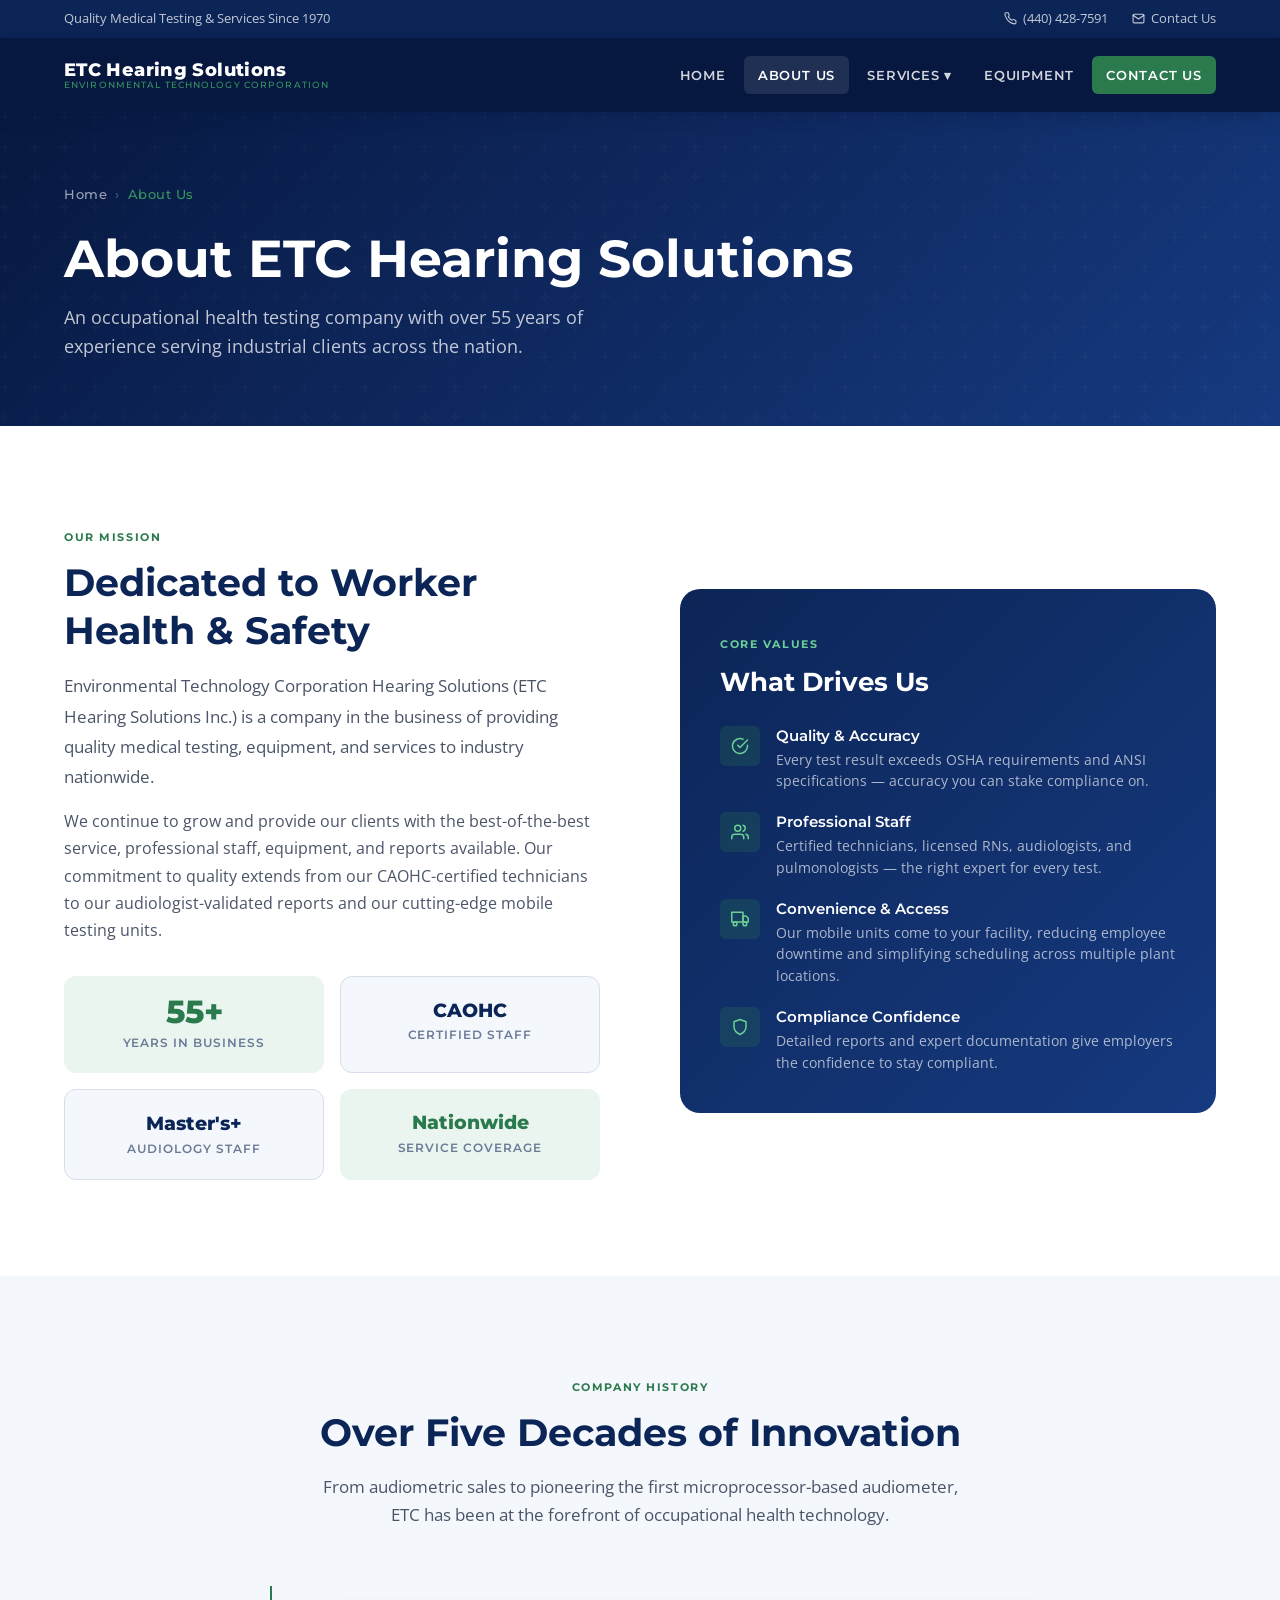
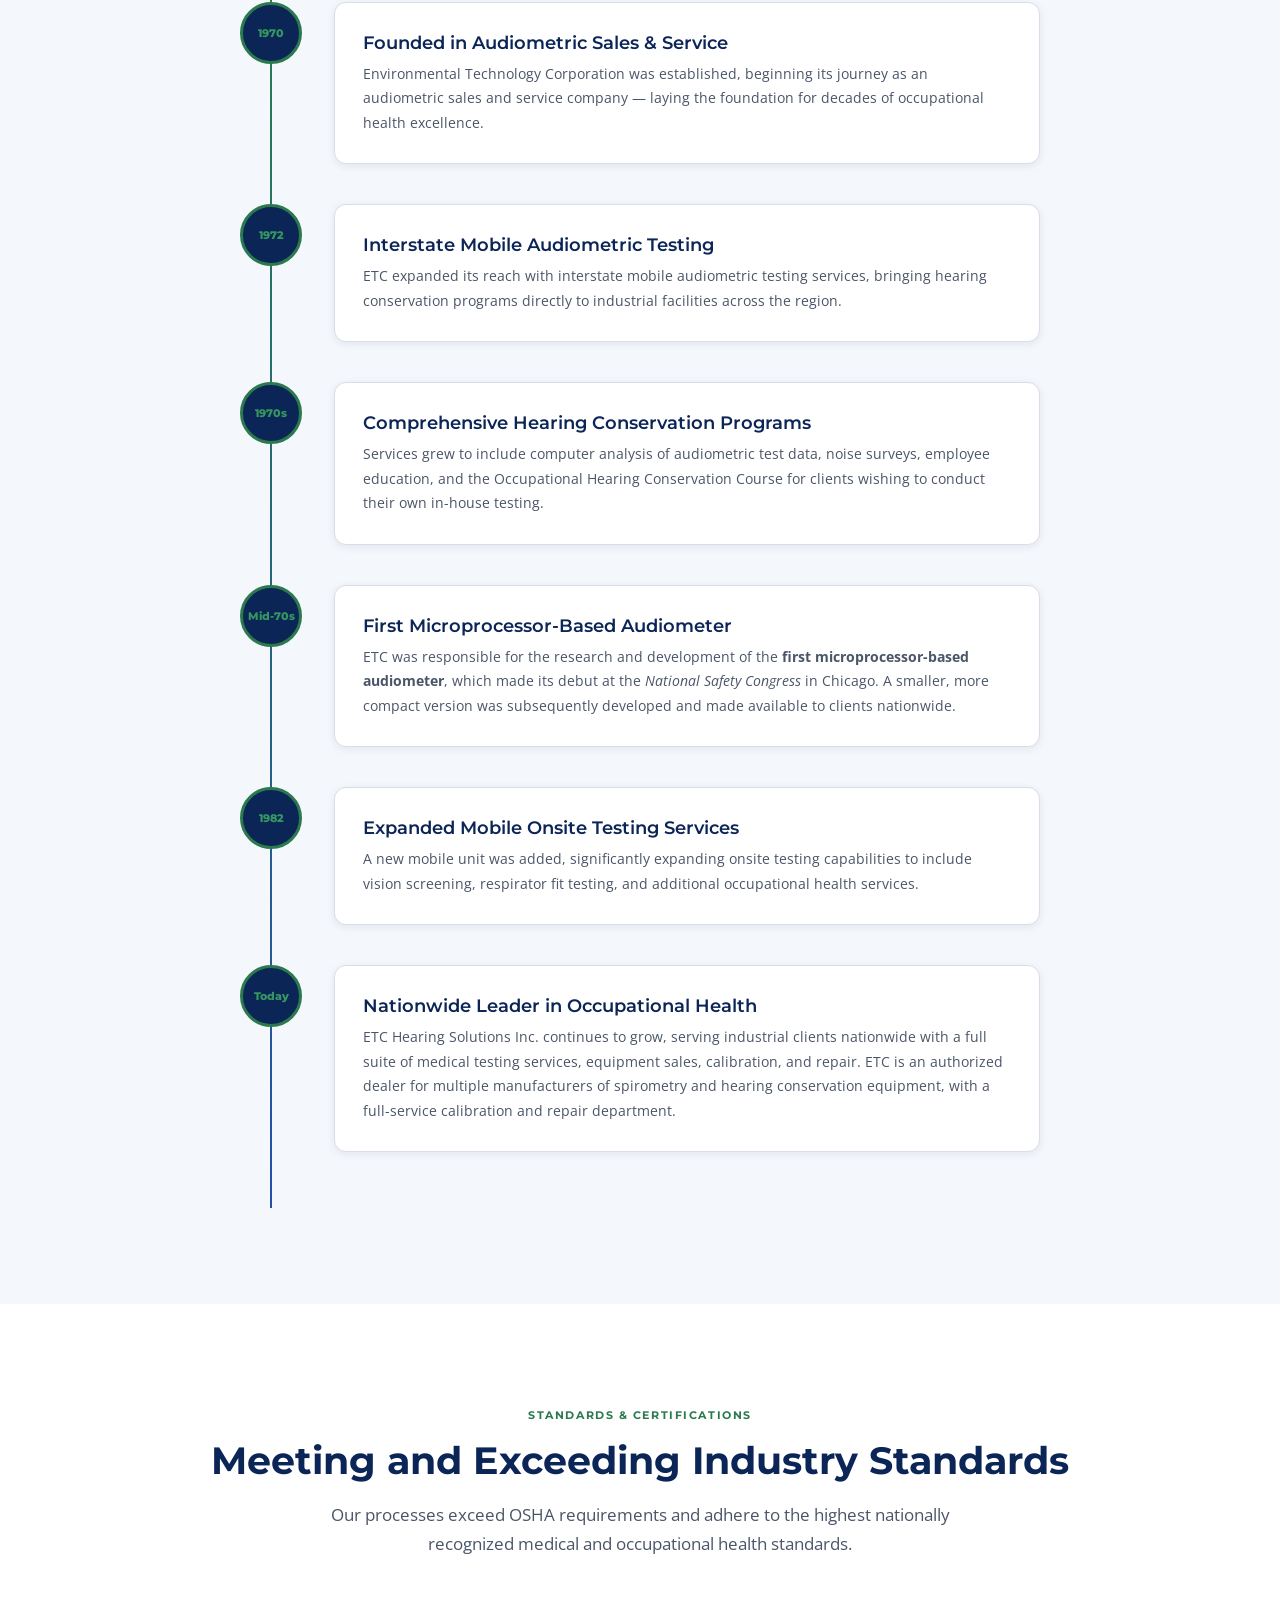
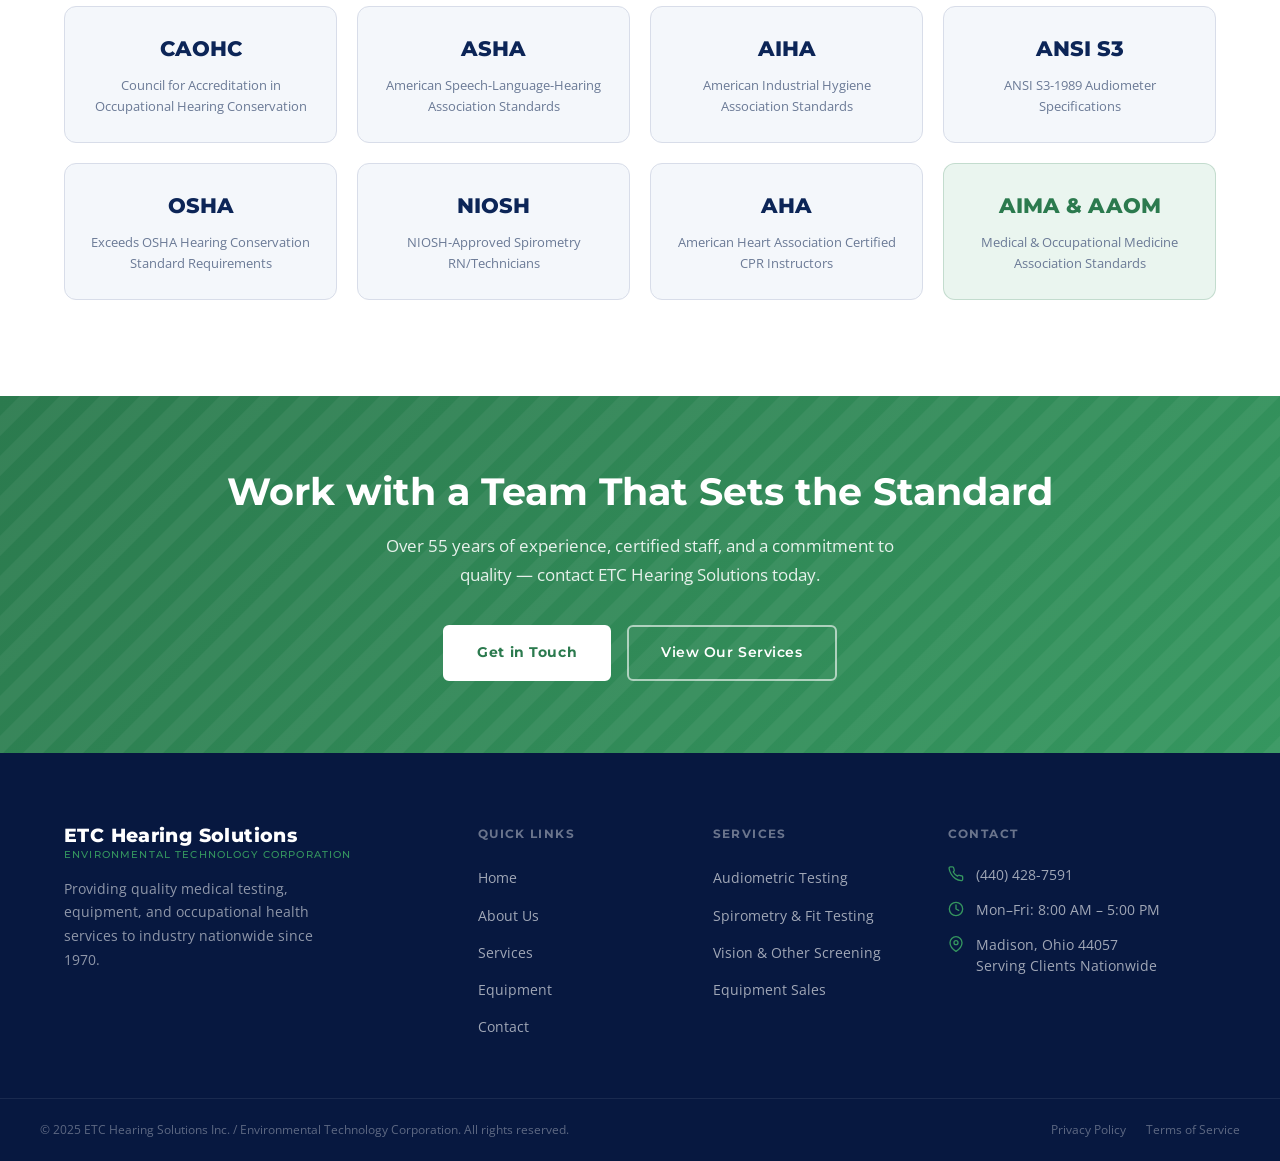
==== commit ee675ce2: "Update services, contact info, and messaging per Tina's notes - Remove X-ray, EKG, and biological sp" ====
--- a/about.html
+++ b/about.html
@@ -45,9 +45,8 @@
             <a href="services.html">Services ▾</a>
             <ul class="dropdown-menu">
               <li><a href="services.html#audiometric">Audiometric Testing</a></li>
-              <li><a href="services.html#chest-xray">Chest X-Ray</a></li>
-              <li><a href="services.html#spirometry">Spirometry &amp; Respirator</a></li>
-              <li><a href="services.html#other-screening">Other Screening Services</a></li>
+              <li><a href="services.html#spirometry">Spirometry &amp; Fit Testing</a></li>
+              <li><a href="services.html#other-screening">Vision &amp; Other Screening</a></li>
               <li><a href="services.html#equipment-service">Equipment Sales &amp; Service</a></li>
             </ul>
           </li>
@@ -67,7 +66,7 @@
         <span class="current">About Us</span>
       </div>
       <h1>About ETC Hearing Solutions</h1>
-      <p>A privately owned occupational health company with over 55 years of experience protecting workers across the nation.</p>
+      <p>An occupational health testing company with over 55 years of experience serving industrial clients across the nation.</p>
     </div>
   </section>
 
@@ -80,7 +79,7 @@
           <h2 class="section-title">Dedicated to Worker Health &amp; Safety</h2>
           <p style="font-size:1.05rem; color:var(--text-secondary); line-height:1.8;">
             Environmental Technology Corporation Hearing Solutions (ETC Hearing Solutions Inc.)
-            is a privately owned company in the business of providing quality medical testing,
+            is a company in the business of providing quality medical testing,
             equipment, and services to industry nationwide.
           </p>
           <p>
@@ -128,7 +127,7 @@
                 </div>
                 <div>
                   <h4 style="color:var(--white); margin-bottom:4px; font-size:0.95rem;">Professional Staff</h4>
-                  <p style="color:rgba(255,255,255,0.65); font-size:0.85rem; margin:0; line-height:1.6;">Certified technicians, licensed RNs, audiologists, cardiologists, and pulmonologists — the right expert for every test.</p>
+                  <p style="color:rgba(255,255,255,0.65); font-size:0.85rem; margin:0; line-height:1.6;">Certified technicians, licensed RNs, audiologists, and pulmonologists — the right expert for every test.</p>
                 </div>
               </div>
               <div style="display:flex; gap:16px;">
@@ -146,7 +145,7 @@
                 </div>
                 <div>
                   <h4 style="color:var(--white); margin-bottom:4px; font-size:0.95rem;">Compliance Confidence</h4>
-                  <p style="color:rgba(255,255,255,0.65); font-size:0.85rem; margin:0; line-height:1.6;">Detailed reports, Workers' Compensation consultation, and expert documentation give employers the confidence to stay compliant.</p>
+                  <p style="color:rgba(255,255,255,0.65); font-size:0.85rem; margin:0; line-height:1.6;">Detailed reports and expert documentation give employers the confidence to stay compliant.</p>
                 </div>
               </div>
             </div>
@@ -185,7 +184,7 @@
             <div class="timeline-dot"><span>1970s</span></div>
             <div class="timeline-body">
               <h4>Comprehensive Hearing Conservation Programs</h4>
-              <p>Services grew to include computer analysis of audiometric test data, noise surveys, legal representation for Workers' Compensation cases, employee education, and the Occupational Hearing Conservation Course for clients wishing to conduct their own in-house testing.</p>
+              <p>Services grew to include computer analysis of audiometric test data, noise surveys, employee education, and the Occupational Hearing Conservation Course for clients wishing to conduct their own in-house testing.</p>
             </div>
           </div>
           <div class="timeline-item">
@@ -199,7 +198,7 @@
             <div class="timeline-dot"><span>1982</span></div>
             <div class="timeline-body">
               <h4>Expanded Mobile Onsite Testing Services</h4>
-              <p>A new mobile unit was added, significantly expanding onsite testing capabilities to include: Chest X-Rays, 12-Lead EKGs, Vision Screening, Biological Specimen Sampling, and Qualitative Respirator Fit Testing.</p>
+              <p>A new mobile unit was added, significantly expanding onsite testing capabilities to include vision screening, respirator fit testing, and additional occupational health services.</p>
             </div>
           </div>
           <div class="timeline-item">
@@ -297,9 +296,8 @@
             <div class="footer-heading">Services</div>
             <ul class="footer-links">
               <li><a href="services.html#audiometric">Audiometric Testing</a></li>
-              <li><a href="services.html#chest-xray">Chest X-Ray</a></li>
-              <li><a href="services.html#spirometry">Spirometry</a></li>
-              <li><a href="services.html#other-screening">EKG &amp; Screening</a></li>
+              <li><a href="services.html#spirometry">Spirometry &amp; Fit Testing</a></li>
+              <li><a href="services.html#other-screening">Vision &amp; Other Screening</a></li>
               <li><a href="equipment.html">Equipment Sales</a></li>
             </ul>
           </div>
@@ -315,7 +313,7 @@
             </div>
             <div class="footer-contact-item">
               <svg xmlns="http://www.w3.org/2000/svg" viewBox="0 0 24 24" fill="none" stroke="currentColor" stroke-width="2" stroke-linecap="round" stroke-linejoin="round"><path d="M21 10c0 7-9 13-9 13s-9-6-9-13a9 9 0 0 1 18 0z"/><circle cx="12" cy="10" r="3"/></svg>
-              <span>Jefferson, Ohio<br>Serving Clients Nationwide</span>
+              <span>Madison, Ohio 44057<br>Serving Clients Nationwide</span>
             </div>
           </div>
         </div>
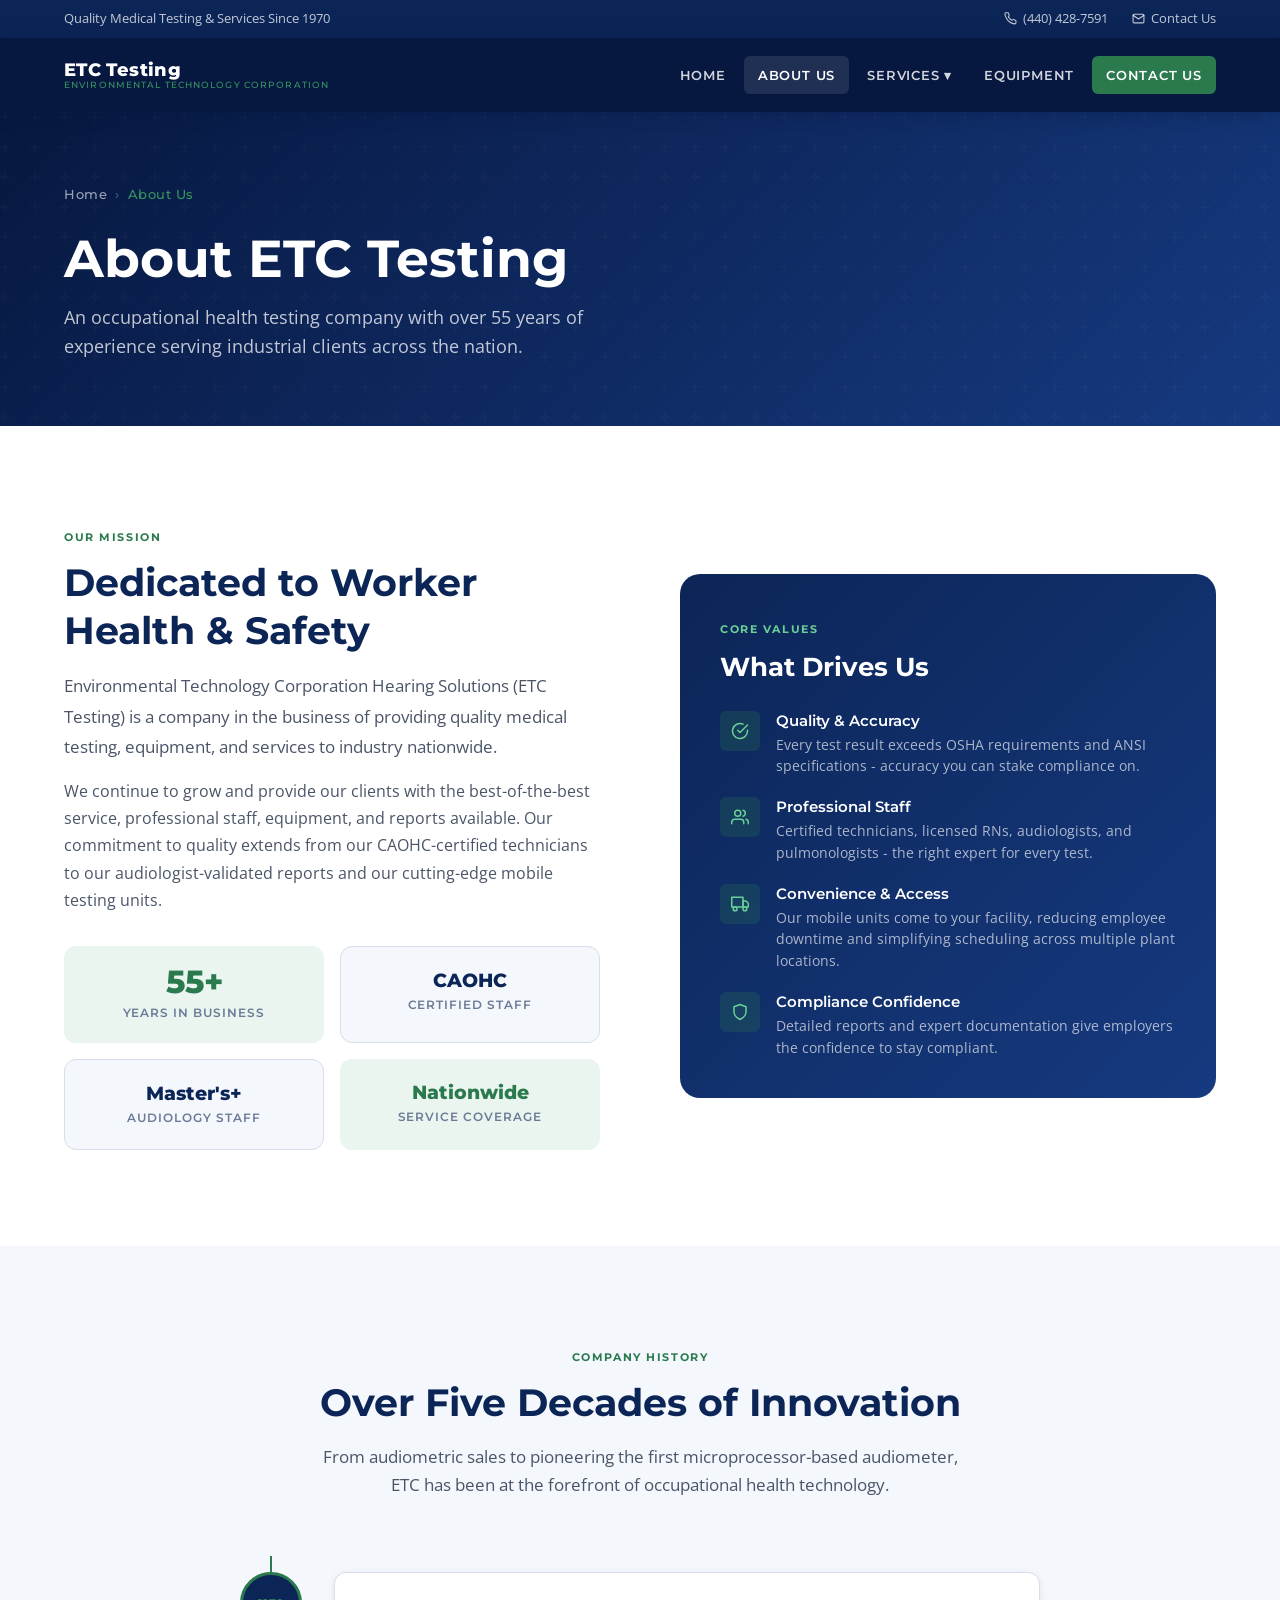
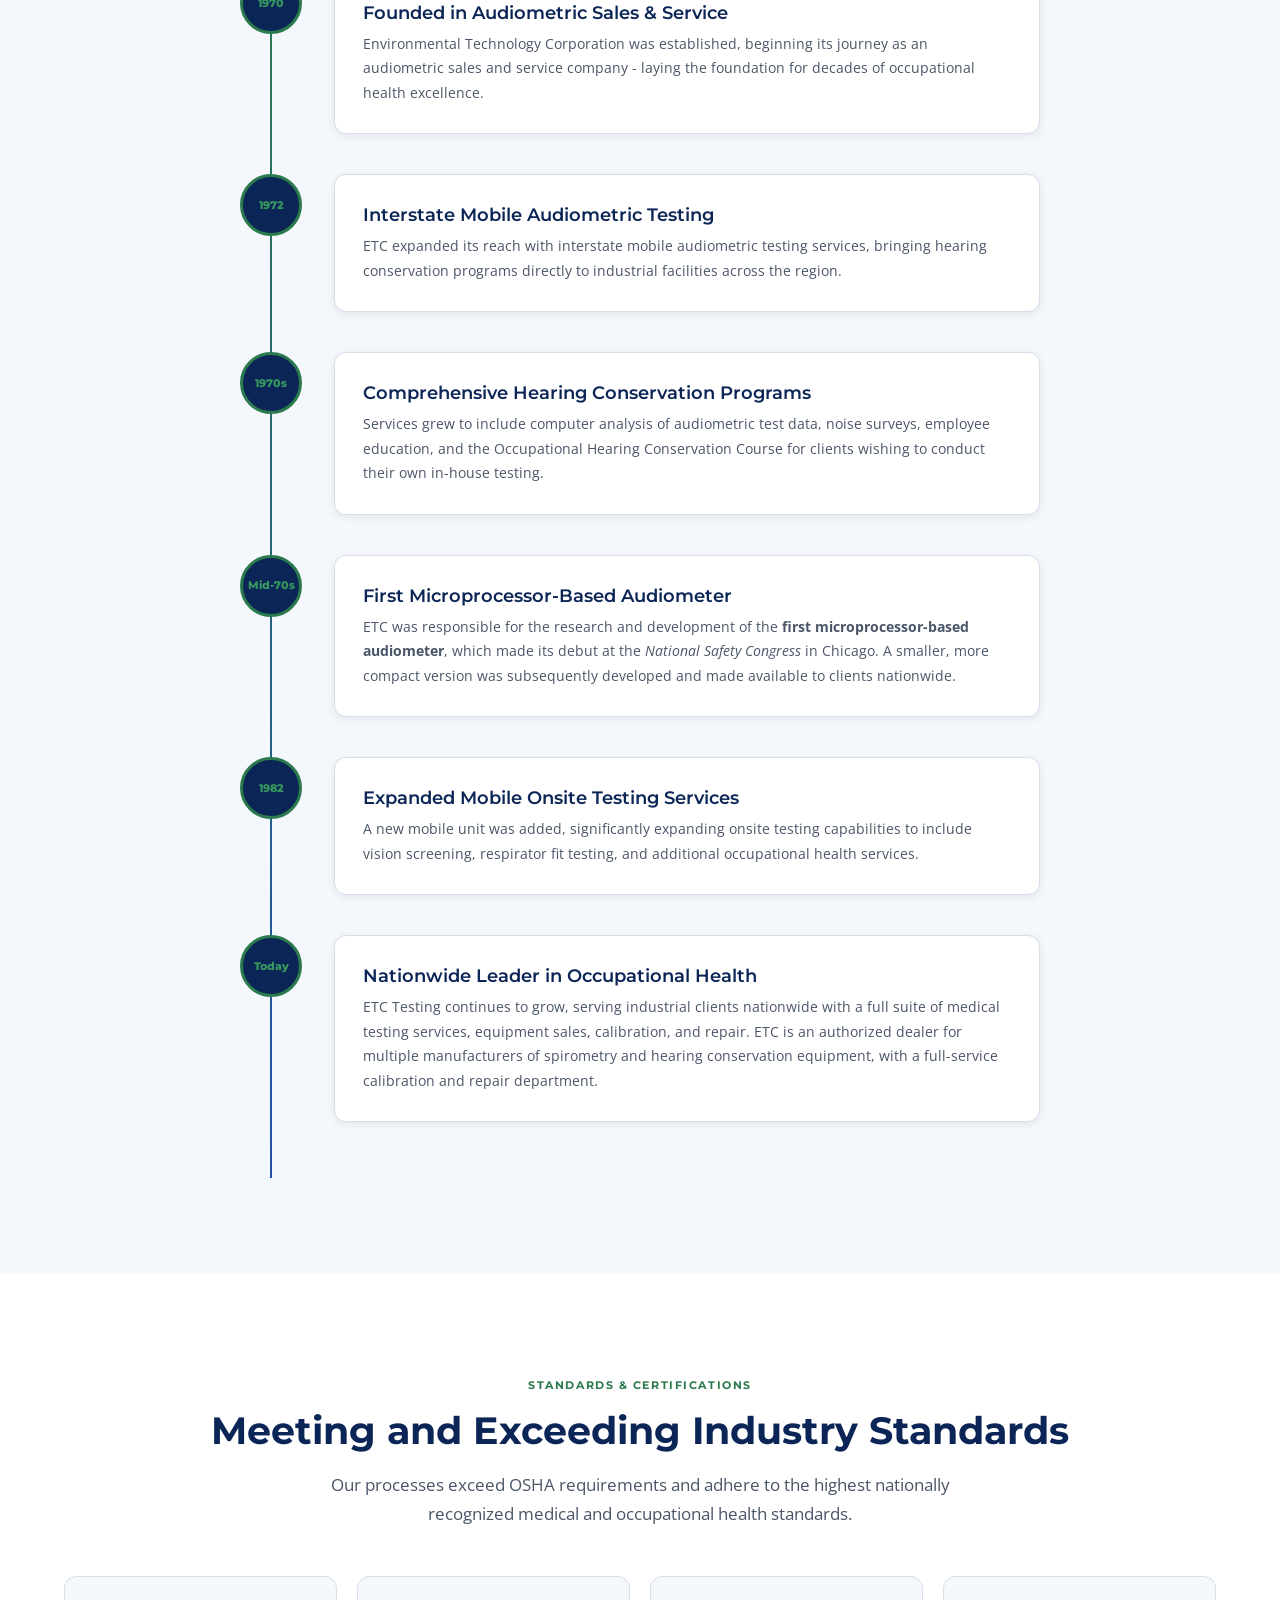
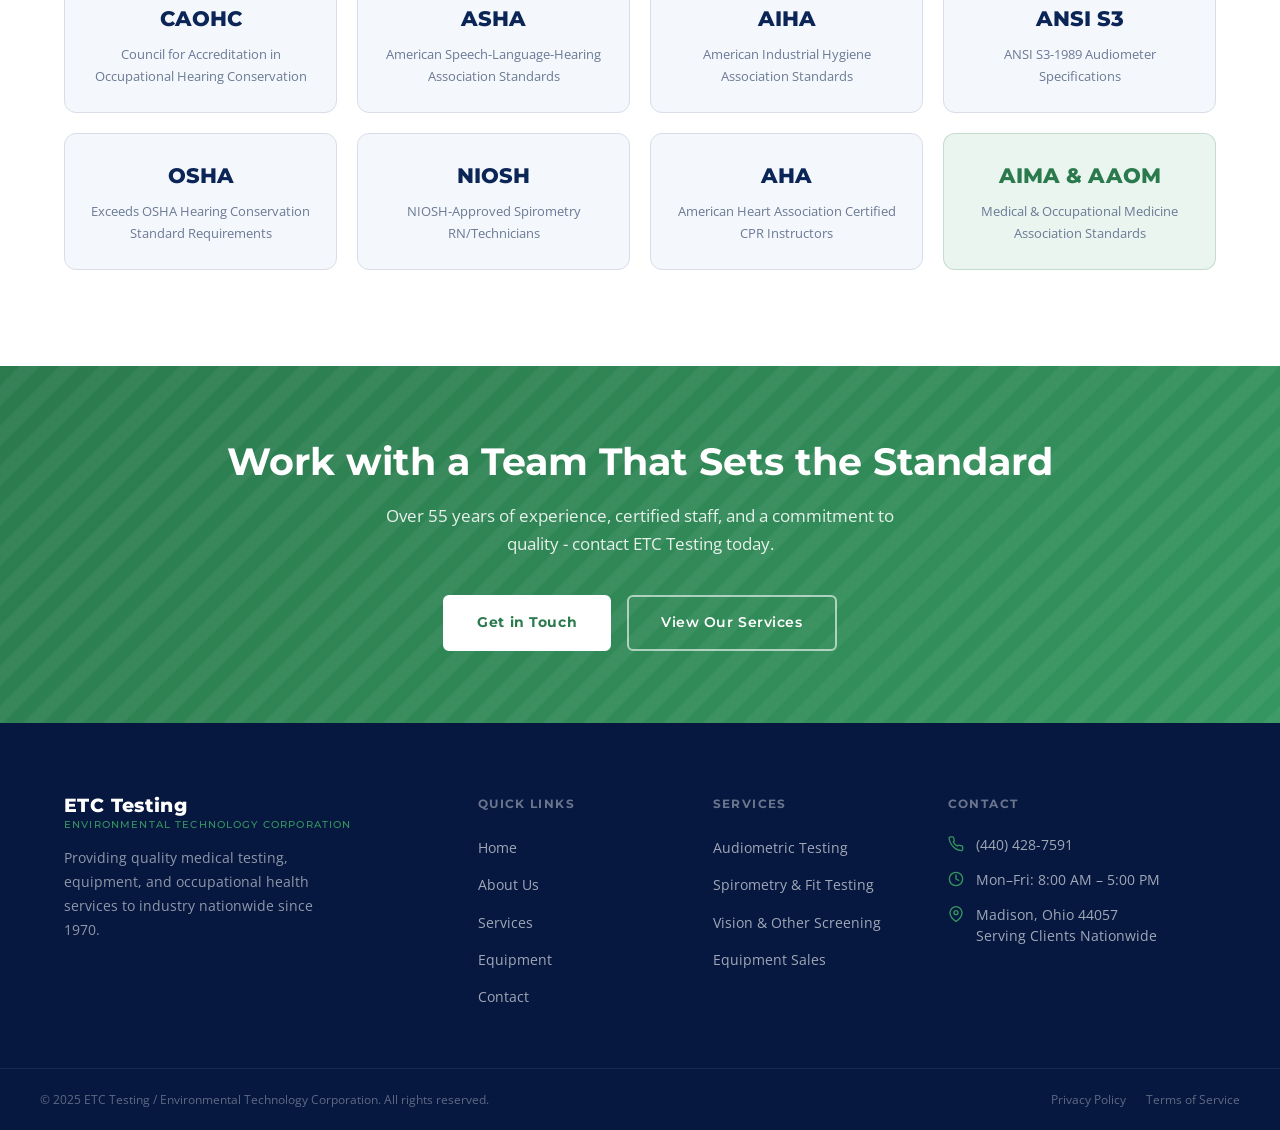
==== commit 9ace84d2: "Rename to ETC Testing, fix icon spacing, remove em dashes" ====
--- a/about.html
+++ b/about.html
@@ -3,8 +3,8 @@
 <head>
   <meta charset="UTF-8" />
   <meta name="viewport" content="width=device-width, initial-scale=1.0" />
-  <title>About Us | ETC Hearing Solutions Inc.</title>
-  <meta name="description" content="Learn about ETC Hearing Solutions Inc. — our history, mission, and the team behind our occupational health services since 1970." />
+  <title>About Us | ETC Testing</title>
+  <meta name="description" content="Learn about ETC Testing  -  our history, mission, and the team behind our occupational health services since 1970." />
   <link rel="stylesheet" href="css/styles.css" />
   <link rel="icon" href="data:image/svg+xml,<svg xmlns='http://www.w3.org/2000/svg' viewBox='0 0 100 100'><rect width='100' height='100' rx='16' fill='%230C2557'/><text y='.9em' x='.1em' font-size='80' fill='%232B7A4E'>⚕</text></svg>" />
 </head>
@@ -31,7 +31,7 @@
   <header class="site-header">
     <div class="container header-inner">
       <a href="index.html" class="site-logo">
-        <span class="logo-name">ETC Hearing Solutions</span>
+        <span class="logo-name">ETC Testing</span>
         <span class="logo-sub">Environmental Technology Corporation</span>
       </a>
       <button class="nav-toggle" aria-label="Toggle navigation" aria-expanded="false">
@@ -65,7 +65,7 @@
         <span class="sep">›</span>
         <span class="current">About Us</span>
       </div>
-      <h1>About ETC Hearing Solutions</h1>
+      <h1>About ETC Testing</h1>
       <p>An occupational health testing company with over 55 years of experience serving industrial clients across the nation.</p>
     </div>
   </section>
@@ -78,7 +78,7 @@
           <span class="section-label">Our Mission</span>
           <h2 class="section-title">Dedicated to Worker Health &amp; Safety</h2>
           <p style="font-size:1.05rem; color:var(--text-secondary); line-height:1.8;">
-            Environmental Technology Corporation Hearing Solutions (ETC Hearing Solutions Inc.)
+            Environmental Technology Corporation Hearing Solutions (ETC Testing)
             is a company in the business of providing quality medical testing,
             equipment, and services to industry nationwide.
           </p>
@@ -118,7 +118,7 @@
                 </div>
                 <div>
                   <h4 style="color:var(--white); margin-bottom:4px; font-size:0.95rem;">Quality &amp; Accuracy</h4>
-                  <p style="color:rgba(255,255,255,0.65); font-size:0.85rem; margin:0; line-height:1.6;">Every test result exceeds OSHA requirements and ANSI specifications — accuracy you can stake compliance on.</p>
+                  <p style="color:rgba(255,255,255,0.65); font-size:0.85rem; margin:0; line-height:1.6;">Every test result exceeds OSHA requirements and ANSI specifications  -  accuracy you can stake compliance on.</p>
                 </div>
               </div>
               <div style="display:flex; gap:16px;">
@@ -127,7 +127,7 @@
                 </div>
                 <div>
                   <h4 style="color:var(--white); margin-bottom:4px; font-size:0.95rem;">Professional Staff</h4>
-                  <p style="color:rgba(255,255,255,0.65); font-size:0.85rem; margin:0; line-height:1.6;">Certified technicians, licensed RNs, audiologists, and pulmonologists — the right expert for every test.</p>
+                  <p style="color:rgba(255,255,255,0.65); font-size:0.85rem; margin:0; line-height:1.6;">Certified technicians, licensed RNs, audiologists, and pulmonologists  -  the right expert for every test.</p>
                 </div>
               </div>
               <div style="display:flex; gap:16px;">
@@ -170,7 +170,7 @@
             <div class="timeline-dot"><span>1970</span></div>
             <div class="timeline-body">
               <h4>Founded in Audiometric Sales &amp; Service</h4>
-              <p>Environmental Technology Corporation was established, beginning its journey as an audiometric sales and service company — laying the foundation for decades of occupational health excellence.</p>
+              <p>Environmental Technology Corporation was established, beginning its journey as an audiometric sales and service company  -  laying the foundation for decades of occupational health excellence.</p>
             </div>
           </div>
           <div class="timeline-item">
@@ -205,7 +205,7 @@
             <div class="timeline-dot"><span>Today</span></div>
             <div class="timeline-body">
               <h4>Nationwide Leader in Occupational Health</h4>
-              <p>ETC Hearing Solutions Inc. continues to grow, serving industrial clients nationwide with a full suite of medical testing services, equipment sales, calibration, and repair. ETC is an authorized dealer for multiple manufacturers of spirometry and hearing conservation equipment, with a full-service calibration and repair department.</p>
+              <p>ETC Testing continues to grow, serving industrial clients nationwide with a full suite of medical testing services, equipment sales, calibration, and repair. ETC is an authorized dealer for multiple manufacturers of spirometry and hearing conservation equipment, with a full-service calibration and repair department.</p>
             </div>
           </div>
         </div>
@@ -262,7 +262,7 @@
   <section class="cta-banner">
     <div class="container">
       <h2>Work with a Team That Sets the Standard</h2>
-      <p>Over 55 years of experience, certified staff, and a commitment to quality — contact ETC Hearing Solutions today.</p>
+      <p>Over 55 years of experience, certified staff, and a commitment to quality  -  contact ETC Testing today.</p>
       <div class="cta-actions">
         <a href="contact.html" class="btn btn-white">Get in Touch</a>
         <a href="services.html" class="btn btn-white-outline">View Our Services</a>
@@ -277,7 +277,7 @@
         <div class="footer-grid">
           <div class="footer-brand">
             <div class="site-logo">
-              <span class="logo-name">ETC Hearing Solutions</span>
+              <span class="logo-name">ETC Testing</span>
               <span class="logo-sub">Environmental Technology Corporation</span>
             </div>
             <p>Providing quality medical testing, equipment, and occupational health services to industry nationwide since 1970.</p>
@@ -320,7 +320,7 @@
       </div>
     </div>
     <div class="container footer-bottom">
-      <span class="footer-copy">&copy; 2025 ETC Hearing Solutions Inc. / Environmental Technology Corporation. All rights reserved.</span>
+      <span class="footer-copy">&copy; 2025 ETC Testing / Environmental Technology Corporation. All rights reserved.</span>
       <div class="footer-legal">
         <a href="#">Privacy Policy</a>
         <a href="#">Terms of Service</a>
--- a/css/styles.css
+++ b/css/styles.css
@@ -1,5 +1,5 @@
 /* ============================================================
-   ETC Hearing Solutions Inc. — Main Stylesheet
+   ETC Testing  -  Main Stylesheet
    Color Palette: Navy Blue / White / Green Accent
    ============================================================ */
 
@@ -481,7 +481,9 @@
   border-radius: var(--radius-sm);
   display: flex; align-items: center; justify-content: center;
   flex-shrink: 0;
-}
+  margin-bottom: 18px;
+}
+.hero-card:first-child .hero-card-icon { margin-bottom: 0; }
 .hero-card-icon svg { width: 22px; height: 22px; color: #6BCF97; }
 .hero-card h4 { color: var(--white); font-size: 0.9rem; margin-bottom: 4px; }
 .hero-card p  { color: rgba(255,255,255,0.55); font-size: 0.78rem; margin: 0; line-height: 1.4; }
